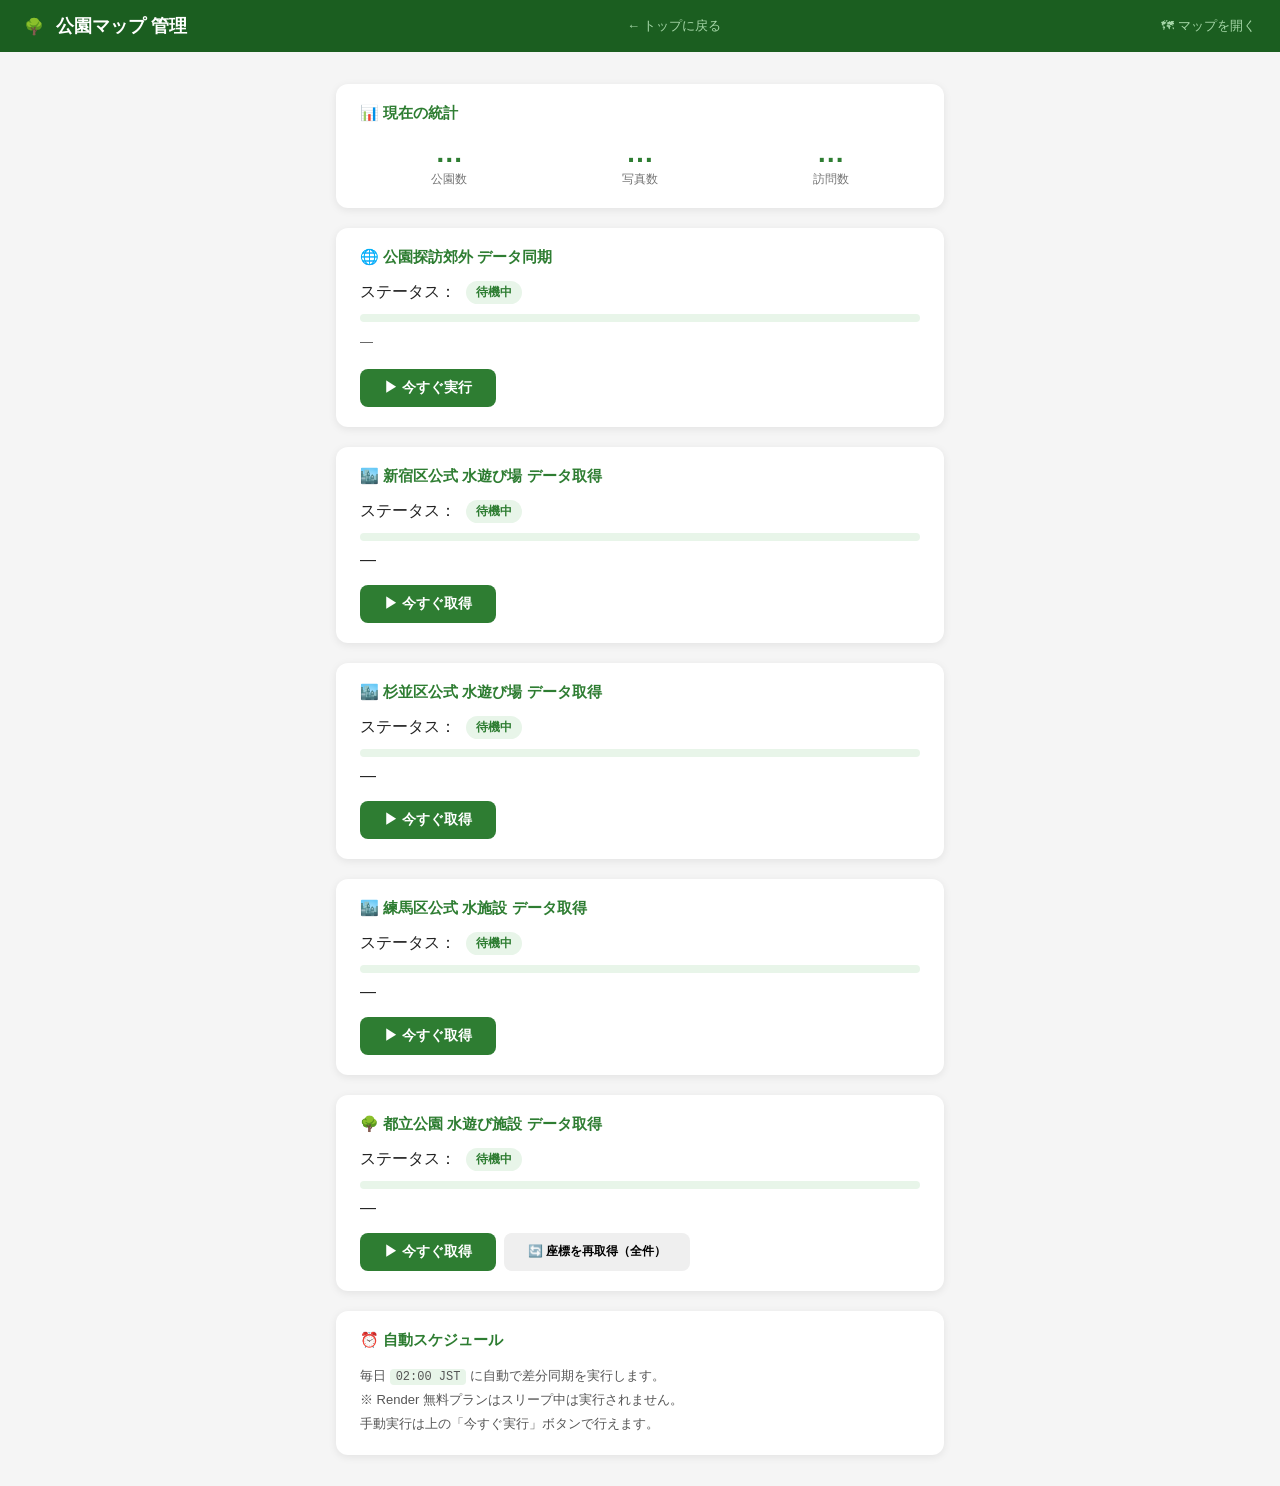
==== static/admin.html @ ddbd5df6 "fix(toritsu): 座標誤り修正 - アドレス前処理とforce再ジオコードを追加 「練馬区・板橋区」などの複数区住所を最初の区のみに分割してジオコード。 force=trueで全件の座標を再" ====
<!DOCTYPE html>
<html lang="ja">
<head>
  <meta charset="UTF-8" />
  <meta name="viewport" content="width=device-width, initial-scale=1.0" />
  <title>公園マップ 管理</title>
  <style>
    *, *::before, *::after { box-sizing: border-box; margin: 0; padding: 0; }
    body { font-family: 'Hiragino Sans', 'Meiryo', sans-serif; background: #F5F5F5; color: #212121; }
    header {
      background: #1B5E20; color: #fff;
      padding: 14px 24px;
      display: flex; align-items: center; gap: 12px;
    }
    header h1 { font-size: 18px; }
    header a { color: #A5D6A7; font-size: 13px; margin-left: auto; text-decoration: none; }
    header a:hover { text-decoration: underline; }

    .container { max-width: 640px; margin: 32px auto; padding: 0 16px; display: flex; flex-direction: column; gap: 20px; }

    .card {
      background: #fff; border-radius: 12px;
      padding: 20px 24px;
      box-shadow: 0 2px 8px rgba(0,0,0,0.08);
    }
    .card h2 { font-size: 15px; font-weight: 700; margin-bottom: 14px; color: #2E7D32; }

    .stats-grid { display: grid; grid-template-columns: repeat(3,1fr); gap: 12px; }
    .stat { text-align: center; }
    .stat-num { font-size: 28px; font-weight: 700; color: #2E7D32; }
    .stat-label { font-size: 12px; color: #757575; margin-top: 2px; }

    .status-row { display: flex; align-items: center; gap: 10px; margin-bottom: 10px; }
    .badge {
      display: inline-block; padding: 3px 10px; border-radius: 20px; font-size: 12px; font-weight: 700;
    }
    .badge.idle    { background: #E8F5E9; color: #2E7D32; }
    .badge.running { background: #FFF8E1; color: #F57F17; }

    .progress-wrap { background: #E8F5E9; border-radius: 4px; height: 8px; overflow: hidden; margin: 10px 0; }
    .progress-fill {
      height: 100%; background: #4CAF50; border-radius: 4px;
      transition: width 0.5s ease; width: 0%;
    }
    .progress-wrap.indeterminate .progress-fill {
      width: 40% !important;
      animation: slide 1.4s ease-in-out infinite;
    }
    @keyframes slide { 0% { margin-left:-40%; } 100% { margin-left:110%; } }

    #status-detail { font-size: 13px; color: #555; line-height: 1.6; min-height: 20px; }

    .btn {
      display: inline-block; padding: 10px 24px; border-radius: 8px; border: none;
      font-size: 14px; font-weight: 700; cursor: pointer;
      transition: opacity 0.15s;
    }
    .btn:disabled { opacity: 0.5; cursor: not-allowed; }
    .btn-primary { background: #2E7D32; color: #fff; }
    .btn-primary:hover:not(:disabled) { opacity: 0.85; }

    .schedule-info { font-size: 13px; color: #555; line-height: 1.8; }
    .schedule-info code { background: #E8F5E9; padding: 1px 6px; border-radius: 4px; font-size: 12px; }
  </style>
</head>
<body>
<header>
  <span>🌳</span>
  <h1>公園マップ 管理</h1>
  <a href="/">← トップに戻る</a>
  <a href="/map.html">🗺 マップを開く</a>
</header>

<div class="container">

  <!-- 統計 -->
  <div class="card">
    <h2>📊 現在の統計</h2>
    <div class="stats-grid">
      <div class="stat"><div class="stat-num" id="s-parks">…</div><div class="stat-label">公園数</div></div>
      <div class="stat"><div class="stat-num" id="s-photos">…</div><div class="stat-label">写真数</div></div>
      <div class="stat"><div class="stat-num" id="s-visits">…</div><div class="stat-label">訪問数</div></div>
    </div>
  </div>

  <!-- 同期 -->
  <div class="card">
    <h2>🌐 公園探訪郊外 データ同期</h2>

    <div class="status-row">
      <span>ステータス：</span>
      <span id="sync-badge" class="badge idle">待機中</span>
    </div>

    <div class="progress-wrap" id="progress-wrap">
      <div class="progress-fill" id="progress-fill"></div>
    </div>
    <div id="status-detail">—</div>

    <div style="margin-top:16px;">
      <button id="run-btn" class="btn btn-primary">▶ 今すぐ実行</button>
    </div>
  </div>

  <!-- 新宿区公式 同期 -->
  <div class="card">
    <h2>🏙️ 新宿区公式 水遊び場 データ取得</h2>

    <div class="status-row">
      <span>ステータス：</span>
      <span id="sj-badge" class="badge idle">待機中</span>
    </div>

    <div class="progress-wrap" id="sj-progress-wrap">
      <div class="progress-fill" id="sj-progress-fill"></div>
    </div>
    <div id="sj-status-detail">—</div>

    <div style="margin-top:16px;">
      <button id="sj-run-btn" class="btn btn-primary">▶ 今すぐ取得</button>
    </div>
  </div>

  <!-- 杉並区公式 同期 -->
  <div class="card">
    <h2>🏙️ 杉並区公式 水遊び場 データ取得</h2>

    <div class="status-row">
      <span>ステータス：</span>
      <span id="sg-badge" class="badge idle">待機中</span>
    </div>

    <div class="progress-wrap" id="sg-progress-wrap">
      <div class="progress-fill" id="sg-progress-fill"></div>
    </div>
    <div id="sg-status-detail">—</div>

    <div style="margin-top:16px;">
      <button id="sg-run-btn" class="btn btn-primary">▶ 今すぐ取得</button>
    </div>
  </div>

  <!-- 練馬区公式 同期 -->
  <div class="card">
    <h2>🏙️ 練馬区公式 水施設 データ取得</h2>

    <div class="status-row">
      <span>ステータス：</span>
      <span id="nm-badge" class="badge idle">待機中</span>
    </div>

    <div class="progress-wrap" id="nm-progress-wrap">
      <div class="progress-fill" id="nm-progress-fill"></div>
    </div>
    <div id="nm-status-detail">—</div>

    <div style="margin-top:16px;">
      <button id="nm-run-btn" class="btn btn-primary">▶ 今すぐ取得</button>
    </div>
  </div>

  <!-- 都立公園 同期 -->
  <div class="card">
    <h2>🌳 都立公園 水遊び施設 データ取得</h2>

    <div class="status-row">
      <span>ステータス：</span>
      <span id="tt-badge" class="badge idle">待機中</span>
    </div>

    <div class="progress-wrap" id="tt-progress-wrap">
      <div class="progress-fill" id="tt-progress-fill"></div>
    </div>
    <div id="tt-status-detail">—</div>

    <div style="margin-top:16px; display:flex; gap:8px; flex-wrap:wrap;">
      <button id="tt-run-btn" class="btn btn-primary">▶ 今すぐ取得</button>
      <button id="tt-force-btn" class="btn btn-secondary" style="font-size:12px;">🔄 座標を再取得（全件）</button>
    </div>
  </div>

  <!-- スケジュール情報 -->
  <div class="card">
    <h2>⏰ 自動スケジュール</h2>
    <div class="schedule-info">
      毎日 <code>02:00 JST</code> に自動で差分同期を実行します。<br>
      ※ Render 無料プランはスリープ中は実行されません。<br>
      手動実行は上の「今すぐ実行」ボタンで行えます。
    </div>
  </div>

</div>

<script>
let pollTimer = null;
let startTime = 0;

async function loadStats() {
  try {
    const d = await fetch('/api/stats').then(r => r.json());
    document.getElementById('s-parks').textContent  = (d.parks  || 0).toLocaleString();
    document.getElementById('s-photos').textContent = (d.photos || 0).toLocaleString();
    document.getElementById('s-visits').textContent = (d.visits || 0).toLocaleString();
  } catch (e) {}
}

function setIdle(msg = '—') {
  document.getElementById('sync-badge').className = 'badge idle';
  document.getElementById('sync-badge').textContent = '待機中';
  document.getElementById('progress-wrap').classList.remove('indeterminate');
  document.getElementById('progress-fill').style.width = '0%';
  document.getElementById('status-detail').textContent = msg;
  document.getElementById('run-btn').disabled = false;
}

function setRunning() {
  document.getElementById('sync-badge').className = 'badge running';
  document.getElementById('sync-badge').textContent = '実行中';
  document.getElementById('run-btn').disabled = true;
}

async function pollStatus() {
  try {
    const s = await fetch('/api/sync/koentanbo/status').then(r => r.json());
    const wrap = document.getElementById('progress-wrap');
    const fill = document.getElementById('progress-fill');
    const detail = document.getElementById('status-detail');

    if (s.running || s.done > 0) {
      setRunning();
      const pct = s.total > 0 ? Math.round(s.done / s.total * 100) : 0;

      if (s.total === 0) {
        wrap.classList.add('indeterminate');
        detail.textContent = '初期化中…';
      } else {
        wrap.classList.remove('indeterminate');
        fill.style.width = pct + '%';
        let eta = '';
        if (s.done > 10) {
          const elapsed = (Date.now() - startTime) / 1000;
          const rate = s.done / elapsed;
          const sec = Math.round((s.total - s.done) / rate);
          eta = sec > 60 ? `　残り約${Math.round(sec/60)}分` : `　残り約${sec}秒`;
        }
        detail.textContent =
          `${s.done.toLocaleString()} / ${s.total.toLocaleString()} 件処理` +
          `　登録/更新: ${s.inserted}件` +
          (s.skipped > 0 ? `　スキップ: ${s.skipped.toLocaleString()}件` : '') +
          eta;
      }
    }

    if (!s.running && s.done > 0) {
      clearInterval(pollTimer);
      pollTimer = null;
      setIdle(`完了: ${s.inserted}件 登録/更新、${s.skipped.toLocaleString()}件 スキップ`);
      loadStats();
    } else if (!s.running && s.done === 0) {
      setIdle();
    }
  } catch (e) {}
}

document.getElementById('run-btn').addEventListener('click', async () => {
  if (!confirm('公園探訪郊外からデータを取得します。\n初回は2〜3分、2回目以降は差分のみです。よろしいですか？')) return;
  startTime = Date.now();
  setRunning();
  document.getElementById('progress-wrap').classList.add('indeterminate');
  document.getElementById('status-detail').textContent = '開始しています…';
  try { await fetch('/api/sync/koentanbo', { method: 'POST' }); } catch (e) {}
  clearInterval(pollTimer);
  pollTimer = setInterval(pollStatus, 2000);
});

// 起動時にすでに実行中なら即ポーリング
(async () => {
  await loadStats();
  const s = await fetch('/api/sync/koentanbo/status').then(r => r.json()).catch(() => ({}));
  if (s.running) {
    startTime = Date.now();
    setRunning();
    pollTimer = setInterval(pollStatus, 2000);
  }
})();

// ── 新宿区 ────────────────────────────────────────────────────────────────────
let sjPollTimer = null;
let sjStartTime = 0;

function sjSetIdle(msg = '—') {
  document.getElementById('sj-badge').className = 'badge idle';
  document.getElementById('sj-badge').textContent = '待機中';
  document.getElementById('sj-progress-wrap').classList.remove('indeterminate');
  document.getElementById('sj-progress-fill').style.width = '0%';
  document.getElementById('sj-status-detail').textContent = msg;
  document.getElementById('sj-run-btn').disabled = false;
}

function sjSetRunning() {
  document.getElementById('sj-badge').className = 'badge running';
  document.getElementById('sj-badge').textContent = '実行中';
  document.getElementById('sj-run-btn').disabled = true;
}

async function sjPollStatus() {
  try {
    const s = await fetch('/api/sync/shinjuku/status').then(r => r.json());
    const wrap   = document.getElementById('sj-progress-wrap');
    const fill   = document.getElementById('sj-progress-fill');
    const detail = document.getElementById('sj-status-detail');

    if (s.running || s.done > 0) {
      sjSetRunning();
      if (s.total === 0) {
        wrap.classList.add('indeterminate');
        detail.textContent = '初期化中…';
      } else {
        wrap.classList.remove('indeterminate');
        fill.style.width = Math.round(s.done / s.total * 100) + '%';
        detail.textContent = `${s.done} / ${s.total} 件処理　登録: ${s.inserted}件`;
      }
    }

    if (!s.running && s.done > 0) {
      clearInterval(sjPollTimer);
      sjPollTimer = null;
      sjSetIdle(`完了: ${s.inserted}件 登録 / ${s.deleted || 0}件 削除`);
      loadStats();
    } else if (!s.running && s.done === 0) {
      sjSetIdle();
    }
  } catch (e) {}
}

document.getElementById('sj-run-btn').addEventListener('click', async () => {
  if (!confirm('新宿区公式サイトから水遊び場データを取得します（約25件、30秒程度）。よろしいですか？')) return;
  sjStartTime = Date.now();
  sjSetRunning();
  document.getElementById('sj-progress-wrap').classList.add('indeterminate');
  document.getElementById('sj-status-detail').textContent = '開始しています…';
  try { await fetch('/api/sync/shinjuku', { method: 'POST' }); } catch (e) {}
  clearInterval(sjPollTimer);
  sjPollTimer = setInterval(sjPollStatus, 2000);
});

(async () => {
  const s = await fetch('/api/sync/shinjuku/status').then(r => r.json()).catch(() => ({}));
  if (s.running) {
    sjStartTime = Date.now();
    sjSetRunning();
    sjPollTimer = setInterval(sjPollStatus, 2000);
  }
})();

// ── 杉並区 ────────────────────────────────────────────────────────────────────
let sgPollTimer = null;

function sgSetIdle(msg = '—') {
  document.getElementById('sg-badge').className = 'badge idle';
  document.getElementById('sg-badge').textContent = '待機中';
  document.getElementById('sg-progress-wrap').classList.remove('indeterminate');
  document.getElementById('sg-progress-fill').style.width = '0%';
  document.getElementById('sg-status-detail').textContent = msg;
  document.getElementById('sg-run-btn').disabled = false;
}

function sgSetRunning() {
  document.getElementById('sg-badge').className = 'badge running';
  document.getElementById('sg-badge').textContent = '実行中';
  document.getElementById('sg-run-btn').disabled = true;
}

async function sgPollStatus() {
  try {
    const s = await fetch('/api/sync/suginami/status').then(r => r.json());
    const wrap   = document.getElementById('sg-progress-wrap');
    const fill   = document.getElementById('sg-progress-fill');
    const detail = document.getElementById('sg-status-detail');

    if (s.running || s.done > 0) {
      sgSetRunning();
      if (s.total === 0) {
        wrap.classList.add('indeterminate');
        detail.textContent = '初期化中…';
      } else {
        wrap.classList.remove('indeterminate');
        fill.style.width = Math.round(s.done / s.total * 100) + '%';
        detail.textContent = `${s.done} / ${s.total} 件処理　登録: ${s.inserted}件`;
      }
    }

    if (!s.running && s.done > 0) {
      clearInterval(sgPollTimer);
      sgPollTimer = null;
      sgSetIdle(`完了: ${s.inserted}件 登録 / ${s.deleted || 0}件 削除`);
      loadStats();
    } else if (!s.running && s.done === 0) {
      sgSetIdle();
    }
  } catch (e) {}
}

document.getElementById('sg-run-btn').addEventListener('click', async () => {
  if (!confirm('杉並区公式サイトから流れのある公園データを取得します（約36件、1分程度）。よろしいですか？')) return;
  sgSetRunning();
  document.getElementById('sg-progress-wrap').classList.add('indeterminate');
  document.getElementById('sg-status-detail').textContent = '開始しています…';
  try { await fetch('/api/sync/suginami', { method: 'POST' }); } catch (e) {}
  clearInterval(sgPollTimer);
  sgPollTimer = setInterval(sgPollStatus, 2000);
});

(async () => {
  const s = await fetch('/api/sync/suginami/status').then(r => r.json()).catch(() => ({}));
  if (s.running) {
    sgSetRunning();
    sgPollTimer = setInterval(sgPollStatus, 2000);
  }
})();

// ── 練馬区 ────────────────────────────────────────────────────────────────────
let nmPollTimer = null;

function nmSetIdle(msg = '—') {
  document.getElementById('nm-badge').className = 'badge idle';
  document.getElementById('nm-badge').textContent = '待機中';
  document.getElementById('nm-progress-wrap').classList.remove('indeterminate');
  document.getElementById('nm-progress-fill').style.width = '0%';
  document.getElementById('nm-status-detail').textContent = msg;
  document.getElementById('nm-run-btn').disabled = false;
}

function nmSetRunning() {
  document.getElementById('nm-badge').className = 'badge running';
  document.getElementById('nm-badge').textContent = '実行中';
  document.getElementById('nm-run-btn').disabled = true;
}

async function nmPollStatus() {
  try {
    const s = await fetch('/api/sync/nerima/status').then(r => r.json());
    const wrap   = document.getElementById('nm-progress-wrap');
    const fill   = document.getElementById('nm-progress-fill');
    const detail = document.getElementById('nm-status-detail');

    if (s.running || s.done > 0) {
      nmSetRunning();
      if (s.total === 0) {
        wrap.classList.add('indeterminate');
        detail.textContent = '初期化中…';
      } else {
        wrap.classList.remove('indeterminate');
        fill.style.width = Math.round(s.done / s.total * 100) + '%';
        detail.textContent = `${s.done} / ${s.total} 件処理　登録: ${s.inserted}件`;
      }
    }

    if (!s.running && s.done > 0) {
      clearInterval(nmPollTimer);
      nmPollTimer = null;
      nmSetIdle(`完了: ${s.inserted}件 登録 / ${s.deleted || 0}件 削除`);
      loadStats();
    } else if (!s.running && s.done === 0) {
      nmSetIdle();
    }
  } catch (e) {}
}

document.getElementById('nm-run-btn').addEventListener('click', async () => {
  if (!confirm('練馬区公式サイトから水施設データを取得します。よろしいですか？')) return;
  nmSetRunning();
  document.getElementById('nm-progress-wrap').classList.add('indeterminate');
  document.getElementById('nm-status-detail').textContent = '開始しています…';
  try { await fetch('/api/sync/nerima', { method: 'POST' }); } catch (e) {}
  clearInterval(nmPollTimer);
  nmPollTimer = setInterval(nmPollStatus, 2000);
});

(async () => {
  const s = await fetch('/api/sync/nerima/status').then(r => r.json()).catch(() => ({}));
  if (s.running) {
    nmSetRunning();
    nmPollTimer = setInterval(nmPollStatus, 2000);
  }
})();

// ── 都立公園 ──────────────────────────────────────────────────────────────────
let ttPollTimer = null;

function ttSetIdle(msg = '—') {
  document.getElementById('tt-badge').className = 'badge idle';
  document.getElementById('tt-badge').textContent = '待機中';
  document.getElementById('tt-progress-wrap').classList.remove('indeterminate');
  document.getElementById('tt-progress-fill').style.width = '0%';
  document.getElementById('tt-status-detail').textContent = msg;
  document.getElementById('tt-run-btn').disabled = false;
}

function ttSetRunning() {
  document.getElementById('tt-badge').className = 'badge running';
  document.getElementById('tt-badge').textContent = '実行中';
  document.getElementById('tt-run-btn').disabled = true;
}

async function ttPollStatus() {
  try {
    const s = await fetch('/api/sync/toritsu/status').then(r => r.json());
    const wrap   = document.getElementById('tt-progress-wrap');
    const fill   = document.getElementById('tt-progress-fill');
    const detail = document.getElementById('tt-status-detail');
    if (s.running) {
      ttSetRunning();
      if (s.total > 0) {
        wrap.classList.remove('indeterminate');
        fill.style.width = Math.round(s.done / s.total * 100) + '%';
        detail.textContent = `${s.done} / ${s.total} 件処理中（登録: ${s.inserted}）`;
      }
    } else {
      clearInterval(ttPollTimer);
      ttSetIdle(`完了 — 登録: ${s.inserted}, 削除: ${s.deleted}`);
      loadStats();
    }
  } catch (e) { clearInterval(ttPollTimer); }
}

document.getElementById('tt-run-btn').addEventListener('click', async () => {
  if (!confirm('都立公園公式サイトから水遊び施設データを取得します。よろしいですか？')) return;
  ttSetRunning();
  document.getElementById('tt-progress-wrap').classList.add('indeterminate');
  document.getElementById('tt-status-detail').textContent = '開始しています…';
  try { await fetch('/api/sync/toritsu', { method: 'POST' }); } catch (e) {}
  clearInterval(ttPollTimer);
  ttPollTimer = setInterval(ttPollStatus, 2000);
});

document.getElementById('tt-force-btn').addEventListener('click', async () => {
  if (!confirm('全22件の座標を再ジオコードして更新します。時間がかかります。よろしいですか？')) return;
  ttSetRunning();
  document.getElementById('tt-progress-wrap').classList.add('indeterminate');
  document.getElementById('tt-status-detail').textContent = '座標再取得中…';
  try { await fetch('/api/sync/toritsu?force=true', { method: 'POST' }); } catch (e) {}
  clearInterval(ttPollTimer);
  ttPollTimer = setInterval(ttPollStatus, 2000);
});

(async () => {
  const s = await fetch('/api/sync/toritsu/status').then(r => r.json()).catch(() => ({}));
  if (s.running) {
    ttSetRunning();
    ttPollTimer = setInterval(ttPollStatus, 2000);
  }
})();
</script>
</body>
</html>
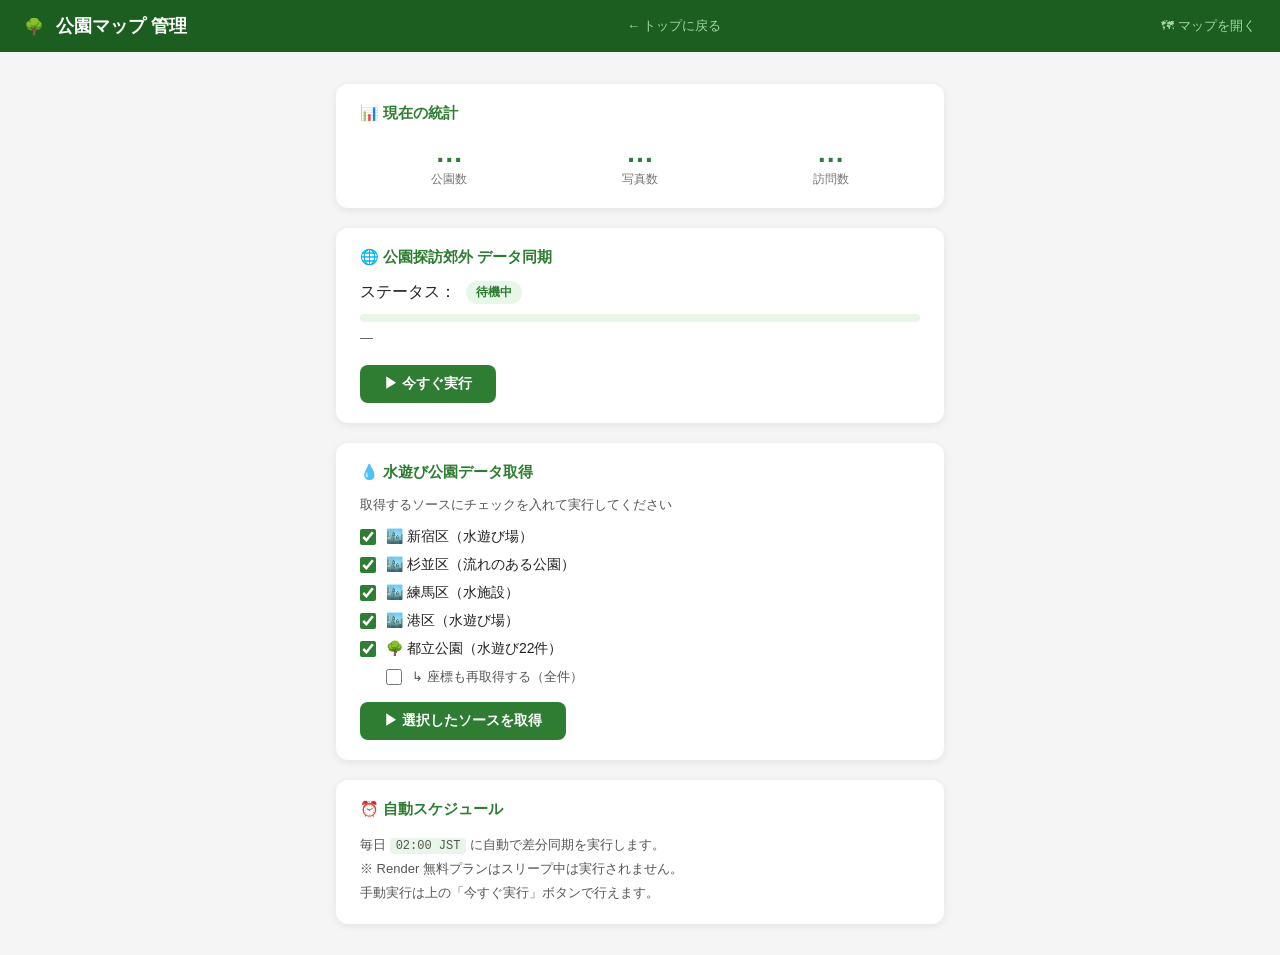
==== commit 69ed944b: "港区水遊び場を追加・管理画面をチェックボックスUIに統合 - app.py: fetch_minato_parks() + /api/sync/minato エンドポイント追加 - app.js: m" ====
--- a/static/admin.html
+++ b/static/admin.html
@@ -36,8 +36,9 @@
     }
     .badge.idle    { background: #E8F5E9; color: #2E7D32; }
     .badge.running { background: #FFF8E1; color: #F57F17; }
-
-    .progress-wrap { background: #E8F5E9; border-radius: 4px; height: 8px; overflow: hidden; margin: 10px 0; }
+    .badge.done    { background: #E3F2FD; color: #1565C0; }
+
+    .progress-wrap { background: #E8F5E9; border-radius: 4px; height: 8px; overflow: hidden; margin: 6px 0; }
     .progress-fill {
       height: 100%; background: #4CAF50; border-radius: 4px;
       transition: width 0.5s ease; width: 0%;
@@ -47,8 +48,6 @@
       animation: slide 1.4s ease-in-out infinite;
     }
     @keyframes slide { 0% { margin-left:-40%; } 100% { margin-left:110%; } }
-
-    #status-detail { font-size: 13px; color: #555; line-height: 1.6; min-height: 20px; }
 
     .btn {
       display: inline-block; padding: 10px 24px; border-radius: 8px; border: none;
@@ -58,6 +57,26 @@
     .btn:disabled { opacity: 0.5; cursor: not-allowed; }
     .btn-primary { background: #2E7D32; color: #fff; }
     .btn-primary:hover:not(:disabled) { opacity: 0.85; }
+
+    .hint-text { font-size: 13px; color: #555; margin-bottom: 14px; }
+
+    /* チェックボックスリスト */
+    .src-list { display: flex; flex-direction: column; gap: 10px; margin-bottom: 16px; }
+    .src-item {
+      display: flex; align-items: center; gap: 10px;
+      font-size: 14px; cursor: pointer; user-select: none;
+    }
+    .src-item input[type="checkbox"] { width: 16px; height: 16px; cursor: pointer; accent-color: #2E7D32; }
+    .src-item.sub-opt { margin-left: 26px; font-size: 13px; color: #555; }
+
+    /* 進捗エリア */
+    .prog-area { margin-top: 20px; border-top: 1px solid #E8F5E9; padding-top: 16px; display: flex; flex-direction: column; gap: 14px; }
+    .src-prog-row { }
+    .src-prog-label { font-size: 13px; font-weight: 600; margin-bottom: 4px; display: flex; align-items: center; gap: 8px; }
+    .src-prog-detail { font-size: 12px; color: #555; min-height: 16px; }
+
+    /* 公園探訪郊外 */
+    #status-detail { font-size: 13px; color: #555; line-height: 1.6; min-height: 20px; }
 
     .schedule-info { font-size: 13px; color: #555; line-height: 1.8; }
     .schedule-info code { background: #E8F5E9; padding: 1px 6px; border-radius: 4px; font-size: 12px; }
@@ -83,99 +102,89 @@
     </div>
   </div>
 
-  <!-- 同期 -->
+  <!-- 公園探訪郊外 -->
   <div class="card">
     <h2>🌐 公園探訪郊外 データ同期</h2>
-
     <div class="status-row">
       <span>ステータス：</span>
       <span id="sync-badge" class="badge idle">待機中</span>
     </div>
-
     <div class="progress-wrap" id="progress-wrap">
       <div class="progress-fill" id="progress-fill"></div>
     </div>
     <div id="status-detail">—</div>
-
     <div style="margin-top:16px;">
       <button id="run-btn" class="btn btn-primary">▶ 今すぐ実行</button>
     </div>
   </div>
 
-  <!-- 新宿区公式 同期 -->
+  <!-- 水遊び公園（統合） -->
   <div class="card">
-    <h2>🏙️ 新宿区公式 水遊び場 データ取得</h2>
-
-    <div class="status-row">
-      <span>ステータス：</span>
-      <span id="sj-badge" class="badge idle">待機中</span>
-    </div>
-
-    <div class="progress-wrap" id="sj-progress-wrap">
-      <div class="progress-fill" id="sj-progress-fill"></div>
-    </div>
-    <div id="sj-status-detail">—</div>
-
-    <div style="margin-top:16px;">
-      <button id="sj-run-btn" class="btn btn-primary">▶ 今すぐ取得</button>
-    </div>
-  </div>
-
-  <!-- 杉並区公式 同期 -->
-  <div class="card">
-    <h2>🏙️ 杉並区公式 水遊び場 データ取得</h2>
-
-    <div class="status-row">
-      <span>ステータス：</span>
-      <span id="sg-badge" class="badge idle">待機中</span>
-    </div>
-
-    <div class="progress-wrap" id="sg-progress-wrap">
-      <div class="progress-fill" id="sg-progress-fill"></div>
-    </div>
-    <div id="sg-status-detail">—</div>
-
-    <div style="margin-top:16px;">
-      <button id="sg-run-btn" class="btn btn-primary">▶ 今すぐ取得</button>
-    </div>
-  </div>
-
-  <!-- 練馬区公式 同期 -->
-  <div class="card">
-    <h2>🏙️ 練馬区公式 水施設 データ取得</h2>
-
-    <div class="status-row">
-      <span>ステータス：</span>
-      <span id="nm-badge" class="badge idle">待機中</span>
-    </div>
-
-    <div class="progress-wrap" id="nm-progress-wrap">
-      <div class="progress-fill" id="nm-progress-fill"></div>
-    </div>
-    <div id="nm-status-detail">—</div>
-
-    <div style="margin-top:16px;">
-      <button id="nm-run-btn" class="btn btn-primary">▶ 今すぐ取得</button>
-    </div>
-  </div>
-
-  <!-- 都立公園 同期 -->
-  <div class="card">
-    <h2>🌳 都立公園 水遊び施設 データ取得</h2>
-
-    <div class="status-row">
-      <span>ステータス：</span>
-      <span id="tt-badge" class="badge idle">待機中</span>
-    </div>
-
-    <div class="progress-wrap" id="tt-progress-wrap">
-      <div class="progress-fill" id="tt-progress-fill"></div>
-    </div>
-    <div id="tt-status-detail">—</div>
-
-    <div style="margin-top:16px; display:flex; gap:8px; flex-wrap:wrap;">
-      <button id="tt-run-btn" class="btn btn-primary">▶ 今すぐ取得</button>
-      <button id="tt-force-btn" class="btn btn-secondary" style="font-size:12px;">🔄 座標を再取得（全件）</button>
+    <h2>💧 水遊び公園データ取得</h2>
+    <p class="hint-text">取得するソースにチェックを入れて実行してください</p>
+
+    <div class="src-list">
+      <label class="src-item">
+        <input type="checkbox" class="water-src" value="shinjuku" checked>
+        <span>🏙️ 新宿区（水遊び場）</span>
+      </label>
+      <label class="src-item">
+        <input type="checkbox" class="water-src" value="suginami" checked>
+        <span>🏙️ 杉並区（流れのある公園）</span>
+      </label>
+      <label class="src-item">
+        <input type="checkbox" class="water-src" value="nerima" checked>
+        <span>🏙️ 練馬区（水施設）</span>
+      </label>
+      <label class="src-item">
+        <input type="checkbox" class="water-src" value="minato" checked>
+        <span>🏙️ 港区（水遊び場）</span>
+      </label>
+      <label class="src-item">
+        <input type="checkbox" class="water-src" value="toritsu" checked>
+        <span>🌳 都立公園（水遊び22件）</span>
+      </label>
+      <label class="src-item sub-opt" id="toritsu-force-wrap">
+        <input type="checkbox" id="toritsu-force-chk">
+        <span>↳ 座標も再取得する（全件）</span>
+      </label>
+    </div>
+
+    <button id="water-run-btn" class="btn btn-primary">▶ 選択したソースを取得</button>
+
+    <!-- 進捗エリア（実行後に表示） -->
+    <div class="prog-area" id="water-prog-area" style="display:none">
+
+      <div class="src-prog-row" id="wpr-shinjuku" style="display:none">
+        <div class="src-prog-label">🏙️ 新宿区 <span class="badge idle" id="wbg-shinjuku">待機中</span></div>
+        <div class="progress-wrap" id="wpw-shinjuku"><div class="progress-fill" id="wpf-shinjuku"></div></div>
+        <div class="src-prog-detail" id="wpd-shinjuku">—</div>
+      </div>
+
+      <div class="src-prog-row" id="wpr-suginami" style="display:none">
+        <div class="src-prog-label">🏙️ 杉並区 <span class="badge idle" id="wbg-suginami">待機中</span></div>
+        <div class="progress-wrap" id="wpw-suginami"><div class="progress-fill" id="wpf-suginami"></div></div>
+        <div class="src-prog-detail" id="wpd-suginami">—</div>
+      </div>
+
+      <div class="src-prog-row" id="wpr-nerima" style="display:none">
+        <div class="src-prog-label">🏙️ 練馬区 <span class="badge idle" id="wbg-nerima">待機中</span></div>
+        <div class="progress-wrap" id="wpw-nerima"><div class="progress-fill" id="wpf-nerima"></div></div>
+        <div class="src-prog-detail" id="wpd-nerima">—</div>
+      </div>
+
+      <div class="src-prog-row" id="wpr-minato" style="display:none">
+        <div class="src-prog-label">🏙️ 港区 <span class="badge idle" id="wbg-minato">待機中</span></div>
+        <div class="progress-wrap" id="wpw-minato"><div class="progress-fill" id="wpf-minato"></div></div>
+        <div class="src-prog-detail" id="wpd-minato">—</div>
+      </div>
+
+      <div class="src-prog-row" id="wpr-toritsu" style="display:none">
+        <div class="src-prog-label">🌳 都立公園 <span class="badge idle" id="wbg-toritsu">待機中</span></div>
+        <div class="progress-wrap" id="wpw-toritsu"><div class="progress-fill" id="wpf-toritsu"></div></div>
+        <div class="src-prog-detail" id="wpd-toritsu">—</div>
+      </div>
+
     </div>
   </div>
 
@@ -192,9 +201,7 @@
 </div>
 
 <script>
-let pollTimer = null;
-let startTime = 0;
-
+// ── 統計 ────────────────────────────────────────────────────────────────────
 async function loadStats() {
   try {
     const d = await fetch('/api/stats').then(r => r.json());
@@ -204,6 +211,10 @@
   } catch (e) {}
 }
 
+// ── 公園探訪郊外 ─────────────────────────────────────────────────────────────
+let pollTimer = null;
+let startTime = 0;
+
 function setIdle(msg = '—') {
   document.getElementById('sync-badge').className = 'badge idle';
   document.getElementById('sync-badge').textContent = '待機中';
@@ -228,14 +239,12 @@
 
     if (s.running || s.done > 0) {
       setRunning();
-      const pct = s.total > 0 ? Math.round(s.done / s.total * 100) : 0;
-
       if (s.total === 0) {
         wrap.classList.add('indeterminate');
         detail.textContent = '初期化中…';
       } else {
         wrap.classList.remove('indeterminate');
-        fill.style.width = pct + '%';
+        fill.style.width = Math.round(s.done / s.total * 100) + '%';
         let eta = '';
         if (s.done > 10) {
           const elapsed = (Date.now() - startTime) / 1000;
@@ -246,14 +255,12 @@
         detail.textContent =
           `${s.done.toLocaleString()} / ${s.total.toLocaleString()} 件処理` +
           `　登録/更新: ${s.inserted}件` +
-          (s.skipped > 0 ? `　スキップ: ${s.skipped.toLocaleString()}件` : '') +
-          eta;
+          (s.skipped > 0 ? `　スキップ: ${s.skipped.toLocaleString()}件` : '') + eta;
       }
     }
 
     if (!s.running && s.done > 0) {
-      clearInterval(pollTimer);
-      pollTimer = null;
+      clearInterval(pollTimer); pollTimer = null;
       setIdle(`完了: ${s.inserted}件 登録/更新、${s.skipped.toLocaleString()}件 スキップ`);
       loadStats();
     } else if (!s.running && s.done === 0) {
@@ -273,282 +280,112 @@
   pollTimer = setInterval(pollStatus, 2000);
 });
 
-// 起動時にすでに実行中なら即ポーリング
 (async () => {
   await loadStats();
   const s = await fetch('/api/sync/koentanbo/status').then(r => r.json()).catch(() => ({}));
-  if (s.running) {
-    startTime = Date.now();
-    setRunning();
-    pollTimer = setInterval(pollStatus, 2000);
-  }
+  if (s.running) { startTime = Date.now(); setRunning(); pollTimer = setInterval(pollStatus, 2000); }
 })();
 
-// ── 新宿区 ────────────────────────────────────────────────────────────────────
-let sjPollTimer = null;
-let sjStartTime = 0;
-
-function sjSetIdle(msg = '—') {
-  document.getElementById('sj-badge').className = 'badge idle';
-  document.getElementById('sj-badge').textContent = '待機中';
-  document.getElementById('sj-progress-wrap').classList.remove('indeterminate');
-  document.getElementById('sj-progress-fill').style.width = '0%';
-  document.getElementById('sj-status-detail').textContent = msg;
-  document.getElementById('sj-run-btn').disabled = false;
-}
-
-function sjSetRunning() {
-  document.getElementById('sj-badge').className = 'badge running';
-  document.getElementById('sj-badge').textContent = '実行中';
-  document.getElementById('sj-run-btn').disabled = true;
-}
-
-async function sjPollStatus() {
+// ── 水遊び公園 統合UI ─────────────────────────────────────────────────────────
+const WATER_SOURCES = {
+  shinjuku: { label: '新宿区', api: '/api/sync/shinjuku', status: '/api/sync/shinjuku/status' },
+  suginami: { label: '杉並区', api: '/api/sync/suginami', status: '/api/sync/suginami/status' },
+  nerima:   { label: '練馬区', api: '/api/sync/nerima',   status: '/api/sync/nerima/status'   },
+  minato:   { label: '港区',   api: '/api/sync/minato',   status: '/api/sync/minato/status'   },
+  toritsu:  { label: '都立公園', api: '/api/sync/toritsu', status: '/api/sync/toritsu/status' },
+};
+
+const waterPollers = {};
+
+function wSetBadge(src, cls, text) {
+  const el = document.getElementById(`wbg-${src}`);
+  el.className = `badge ${cls}`;
+  el.textContent = text;
+}
+
+function wSetProgress(src, done, total, inserted) {
+  const wrap = document.getElementById(`wpw-${src}`);
+  wrap.classList.remove('indeterminate');
+  document.getElementById(`wpf-${src}`).style.width = (total > 0 ? Math.round(done / total * 100) : 0) + '%';
+  document.getElementById(`wpd-${src}`).textContent = `${done} / ${total} 件処理　登録: ${inserted}件`;
+}
+
+async function pollWaterSource(src) {
+  const cfg = WATER_SOURCES[src];
   try {
-    const s = await fetch('/api/sync/shinjuku/status').then(r => r.json());
-    const wrap   = document.getElementById('sj-progress-wrap');
-    const fill   = document.getElementById('sj-progress-fill');
-    const detail = document.getElementById('sj-status-detail');
-
-    if (s.running || s.done > 0) {
-      sjSetRunning();
-      if (s.total === 0) {
-        wrap.classList.add('indeterminate');
-        detail.textContent = '初期化中…';
+    const s = await fetch(cfg.status).then(r => r.json());
+    if (s.running) {
+      wSetBadge(src, 'running', '実行中');
+      if (s.total > 0) {
+        wSetProgress(src, s.done, s.total, s.inserted);
       } else {
-        wrap.classList.remove('indeterminate');
-        fill.style.width = Math.round(s.done / s.total * 100) + '%';
-        detail.textContent = `${s.done} / ${s.total} 件処理　登録: ${s.inserted}件`;
-      }
-    }
-
-    if (!s.running && s.done > 0) {
-      clearInterval(sjPollTimer);
-      sjPollTimer = null;
-      sjSetIdle(`完了: ${s.inserted}件 登録 / ${s.deleted || 0}件 削除`);
-      loadStats();
-    } else if (!s.running && s.done === 0) {
-      sjSetIdle();
-    }
-  } catch (e) {}
-}
-
-document.getElementById('sj-run-btn').addEventListener('click', async () => {
-  if (!confirm('新宿区公式サイトから水遊び場データを取得します（約25件、30秒程度）。よろしいですか？')) return;
-  sjStartTime = Date.now();
-  sjSetRunning();
-  document.getElementById('sj-progress-wrap').classList.add('indeterminate');
-  document.getElementById('sj-status-detail').textContent = '開始しています…';
-  try { await fetch('/api/sync/shinjuku', { method: 'POST' }); } catch (e) {}
-  clearInterval(sjPollTimer);
-  sjPollTimer = setInterval(sjPollStatus, 2000);
-});
-
-(async () => {
-  const s = await fetch('/api/sync/shinjuku/status').then(r => r.json()).catch(() => ({}));
-  if (s.running) {
-    sjStartTime = Date.now();
-    sjSetRunning();
-    sjPollTimer = setInterval(sjPollStatus, 2000);
-  }
-})();
-
-// ── 杉並区 ────────────────────────────────────────────────────────────────────
-let sgPollTimer = null;
-
-function sgSetIdle(msg = '—') {
-  document.getElementById('sg-badge').className = 'badge idle';
-  document.getElementById('sg-badge').textContent = '待機中';
-  document.getElementById('sg-progress-wrap').classList.remove('indeterminate');
-  document.getElementById('sg-progress-fill').style.width = '0%';
-  document.getElementById('sg-status-detail').textContent = msg;
-  document.getElementById('sg-run-btn').disabled = false;
-}
-
-function sgSetRunning() {
-  document.getElementById('sg-badge').className = 'badge running';
-  document.getElementById('sg-badge').textContent = '実行中';
-  document.getElementById('sg-run-btn').disabled = true;
-}
-
-async function sgPollStatus() {
-  try {
-    const s = await fetch('/api/sync/suginami/status').then(r => r.json());
-    const wrap   = document.getElementById('sg-progress-wrap');
-    const fill   = document.getElementById('sg-progress-fill');
-    const detail = document.getElementById('sg-status-detail');
-
-    if (s.running || s.done > 0) {
-      sgSetRunning();
-      if (s.total === 0) {
-        wrap.classList.add('indeterminate');
-        detail.textContent = '初期化中…';
-      } else {
-        wrap.classList.remove('indeterminate');
-        fill.style.width = Math.round(s.done / s.total * 100) + '%';
-        detail.textContent = `${s.done} / ${s.total} 件処理　登録: ${s.inserted}件`;
-      }
-    }
-
-    if (!s.running && s.done > 0) {
-      clearInterval(sgPollTimer);
-      sgPollTimer = null;
-      sgSetIdle(`完了: ${s.inserted}件 登録 / ${s.deleted || 0}件 削除`);
-      loadStats();
-    } else if (!s.running && s.done === 0) {
-      sgSetIdle();
-    }
-  } catch (e) {}
-}
-
-document.getElementById('sg-run-btn').addEventListener('click', async () => {
-  if (!confirm('杉並区公式サイトから流れのある公園データを取得します（約36件、1分程度）。よろしいですか？')) return;
-  sgSetRunning();
-  document.getElementById('sg-progress-wrap').classList.add('indeterminate');
-  document.getElementById('sg-status-detail').textContent = '開始しています…';
-  try { await fetch('/api/sync/suginami', { method: 'POST' }); } catch (e) {}
-  clearInterval(sgPollTimer);
-  sgPollTimer = setInterval(sgPollStatus, 2000);
-});
-
-(async () => {
-  const s = await fetch('/api/sync/suginami/status').then(r => r.json()).catch(() => ({}));
-  if (s.running) {
-    sgSetRunning();
-    sgPollTimer = setInterval(sgPollStatus, 2000);
-  }
-})();
-
-// ── 練馬区 ────────────────────────────────────────────────────────────────────
-let nmPollTimer = null;
-
-function nmSetIdle(msg = '—') {
-  document.getElementById('nm-badge').className = 'badge idle';
-  document.getElementById('nm-badge').textContent = '待機中';
-  document.getElementById('nm-progress-wrap').classList.remove('indeterminate');
-  document.getElementById('nm-progress-fill').style.width = '0%';
-  document.getElementById('nm-status-detail').textContent = msg;
-  document.getElementById('nm-run-btn').disabled = false;
-}
-
-function nmSetRunning() {
-  document.getElementById('nm-badge').className = 'badge running';
-  document.getElementById('nm-badge').textContent = '実行中';
-  document.getElementById('nm-run-btn').disabled = true;
-}
-
-async function nmPollStatus() {
-  try {
-    const s = await fetch('/api/sync/nerima/status').then(r => r.json());
-    const wrap   = document.getElementById('nm-progress-wrap');
-    const fill   = document.getElementById('nm-progress-fill');
-    const detail = document.getElementById('nm-status-detail');
-
-    if (s.running || s.done > 0) {
-      nmSetRunning();
-      if (s.total === 0) {
-        wrap.classList.add('indeterminate');
-        detail.textContent = '初期化中…';
-      } else {
-        wrap.classList.remove('indeterminate');
-        fill.style.width = Math.round(s.done / s.total * 100) + '%';
-        detail.textContent = `${s.done} / ${s.total} 件処理　登録: ${s.inserted}件`;
-      }
-    }
-
-    if (!s.running && s.done > 0) {
-      clearInterval(nmPollTimer);
-      nmPollTimer = null;
-      nmSetIdle(`完了: ${s.inserted}件 登録 / ${s.deleted || 0}件 削除`);
-      loadStats();
-    } else if (!s.running && s.done === 0) {
-      nmSetIdle();
-    }
-  } catch (e) {}
-}
-
-document.getElementById('nm-run-btn').addEventListener('click', async () => {
-  if (!confirm('練馬区公式サイトから水施設データを取得します。よろしいですか？')) return;
-  nmSetRunning();
-  document.getElementById('nm-progress-wrap').classList.add('indeterminate');
-  document.getElementById('nm-status-detail').textContent = '開始しています…';
-  try { await fetch('/api/sync/nerima', { method: 'POST' }); } catch (e) {}
-  clearInterval(nmPollTimer);
-  nmPollTimer = setInterval(nmPollStatus, 2000);
-});
-
-(async () => {
-  const s = await fetch('/api/sync/nerima/status').then(r => r.json()).catch(() => ({}));
-  if (s.running) {
-    nmSetRunning();
-    nmPollTimer = setInterval(nmPollStatus, 2000);
-  }
-})();
-
-// ── 都立公園 ──────────────────────────────────────────────────────────────────
-let ttPollTimer = null;
-
-function ttSetIdle(msg = '—') {
-  document.getElementById('tt-badge').className = 'badge idle';
-  document.getElementById('tt-badge').textContent = '待機中';
-  document.getElementById('tt-progress-wrap').classList.remove('indeterminate');
-  document.getElementById('tt-progress-fill').style.width = '0%';
-  document.getElementById('tt-status-detail').textContent = msg;
-  document.getElementById('tt-run-btn').disabled = false;
-}
-
-function ttSetRunning() {
-  document.getElementById('tt-badge').className = 'badge running';
-  document.getElementById('tt-badge').textContent = '実行中';
-  document.getElementById('tt-run-btn').disabled = true;
-}
-
-async function ttPollStatus() {
-  try {
-    const s = await fetch('/api/sync/toritsu/status').then(r => r.json());
-    const wrap   = document.getElementById('tt-progress-wrap');
-    const fill   = document.getElementById('tt-progress-fill');
-    const detail = document.getElementById('tt-status-detail');
-    if (s.running) {
-      ttSetRunning();
-      if (s.total > 0) {
-        wrap.classList.remove('indeterminate');
-        fill.style.width = Math.round(s.done / s.total * 100) + '%';
-        detail.textContent = `${s.done} / ${s.total} 件処理中（登録: ${s.inserted}）`;
+        document.getElementById(`wpw-${src}`).classList.add('indeterminate');
+        document.getElementById(`wpd-${src}`).textContent = '初期化中…';
       }
     } else {
-      clearInterval(ttPollTimer);
-      ttSetIdle(`完了 — 登録: ${s.inserted}, 削除: ${s.deleted}`);
-      loadStats();
-    }
-  } catch (e) { clearInterval(ttPollTimer); }
-}
-
-document.getElementById('tt-run-btn').addEventListener('click', async () => {
-  if (!confirm('都立公園公式サイトから水遊び施設データを取得します。よろしいですか？')) return;
-  ttSetRunning();
-  document.getElementById('tt-progress-wrap').classList.add('indeterminate');
-  document.getElementById('tt-status-detail').textContent = '開始しています…';
-  try { await fetch('/api/sync/toritsu', { method: 'POST' }); } catch (e) {}
-  clearInterval(ttPollTimer);
-  ttPollTimer = setInterval(ttPollStatus, 2000);
+      clearInterval(waterPollers[src]);
+      delete waterPollers[src];
+      wSetBadge(src, 'done', '完了');
+      document.getElementById(`wpw-${src}`).classList.remove('indeterminate');
+      document.getElementById(`wpf-${src}`).style.width = '100%';
+      document.getElementById(`wpd-${src}`).textContent =
+        `完了: ${s.inserted}件 登録 / ${s.deleted || 0}件 削除`;
+      if (Object.keys(waterPollers).length === 0) {
+        document.getElementById('water-run-btn').disabled = false;
+        loadStats();
+      }
+    }
+  } catch (e) {
+    clearInterval(waterPollers[src]);
+    delete waterPollers[src];
+  }
+}
+
+document.getElementById('water-run-btn').addEventListener('click', async () => {
+  const checked = [...document.querySelectorAll('.water-src:checked')].map(el => el.value);
+  if (checked.length === 0) { alert('ソースを1つ以上選択してください'); return; }
+  const labels = checked.map(s => WATER_SOURCES[s].label).join('・');
+  if (!confirm(`${labels} のデータを取得します。よろしいですか？`)) return;
+
+  const toritsuForce = document.getElementById('toritsu-force-chk').checked;
+  document.getElementById('water-prog-area').style.display = 'flex';
+  document.getElementById('water-run-btn').disabled = true;
+
+  // 選択ソースの行のみ表示・リセット
+  for (const src of Object.keys(WATER_SOURCES)) {
+    const row = document.getElementById(`wpr-${src}`);
+    if (checked.includes(src)) {
+      row.style.display = 'block';
+      wSetBadge(src, 'running', '実行中');
+      document.getElementById(`wpw-${src}`).classList.add('indeterminate');
+      document.getElementById(`wpf-${src}`).style.width = '0%';
+      document.getElementById(`wpd-${src}`).textContent = '開始しています…';
+    } else {
+      row.style.display = 'none';
+    }
+  }
+
+  // 全チェックソースを同時起動
+  for (const src of checked) {
+    let url = WATER_SOURCES[src].api;
+    if (src === 'toritsu' && toritsuForce) url += '?force=true';
+    try { await fetch(url, { method: 'POST' }); } catch (e) {}
+    if (waterPollers[src]) clearInterval(waterPollers[src]);
+    waterPollers[src] = setInterval(() => pollWaterSource(src), 2000);
+  }
 });
 
-document.getElementById('tt-force-btn').addEventListener('click', async () => {
-  if (!confirm('全22件の座標を再ジオコードして更新します。時間がかかります。よろしいですか？')) return;
-  ttSetRunning();
-  document.getElementById('tt-progress-wrap').classList.add('indeterminate');
-  document.getElementById('tt-status-detail').textContent = '座標再取得中…';
-  try { await fetch('/api/sync/toritsu?force=true', { method: 'POST' }); } catch (e) {}
-  clearInterval(ttPollTimer);
-  ttPollTimer = setInterval(ttPollStatus, 2000);
-});
-
+// 起動時にすでに実行中のソースがあればポーリング開始
 (async () => {
-  const s = await fetch('/api/sync/toritsu/status').then(r => r.json()).catch(() => ({}));
-  if (s.running) {
-    ttSetRunning();
-    ttPollTimer = setInterval(ttPollStatus, 2000);
+  for (const [src, cfg] of Object.entries(WATER_SOURCES)) {
+    const s = await fetch(cfg.status).then(r => r.json()).catch(() => ({}));
+    if (s.running) {
+      document.getElementById('water-prog-area').style.display = 'flex';
+      document.getElementById(`wpr-${src}`).style.display = 'block';
+      wSetBadge(src, 'running', '実行中');
+      document.getElementById('water-run-btn').disabled = true;
+      waterPollers[src] = setInterval(() => pollWaterSource(src), 2000);
+    }
   }
 })();
 </script>
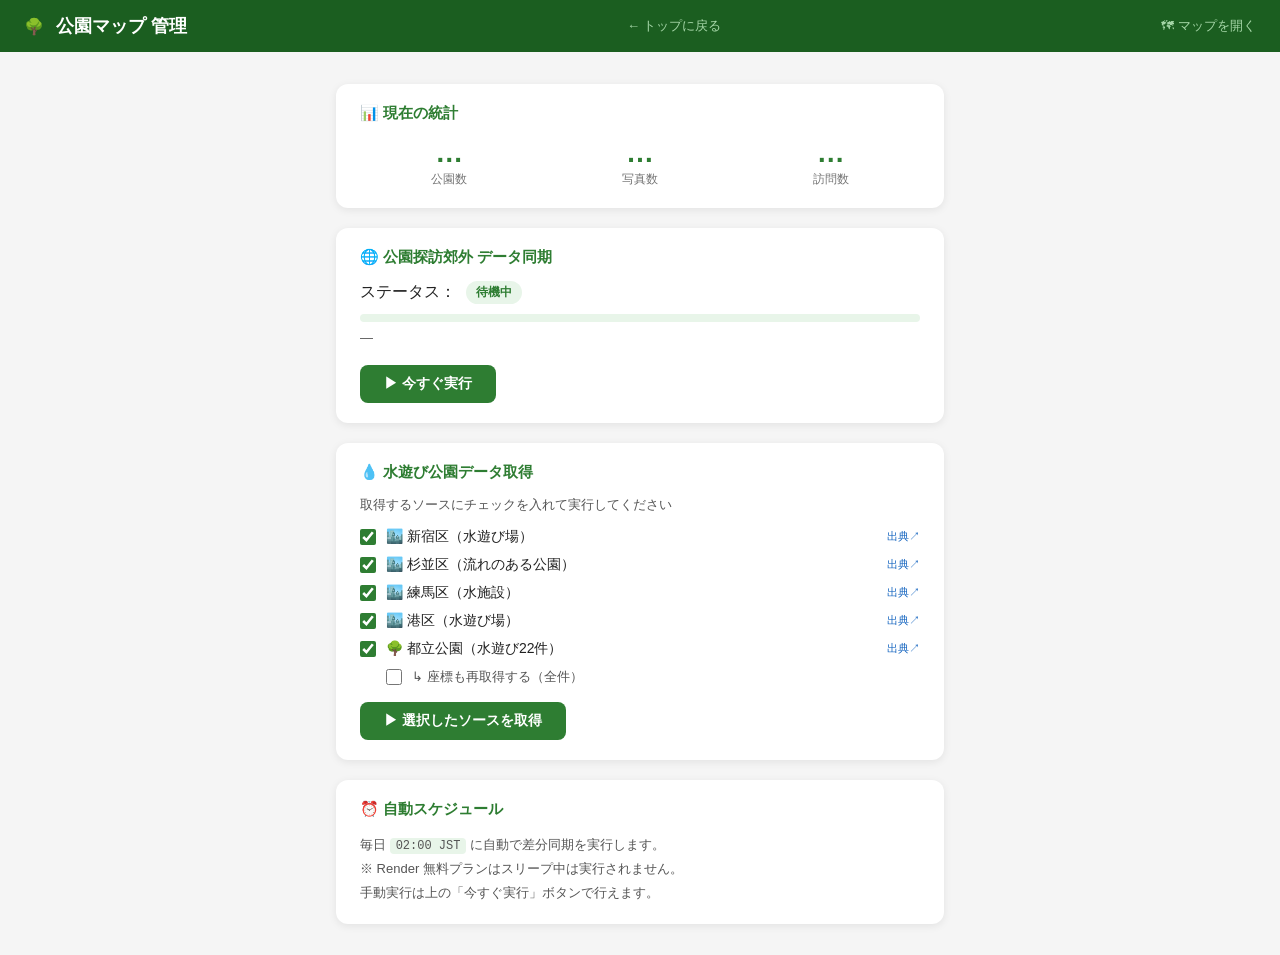
==== commit 4a2ba33d: "管理画面: 各水遊び区ソースに出典元リンクを追加 Co-Authored-By: Claude Sonnet 4.6 <noreply@anthropic.com>" ====
--- a/static/admin.html
+++ b/static/admin.html
@@ -68,6 +68,8 @@
     }
     .src-item input[type="checkbox"] { width: 16px; height: 16px; cursor: pointer; accent-color: #2E7D32; }
     .src-item.sub-opt { margin-left: 26px; font-size: 13px; color: #555; }
+    .src-link { font-size: 11px; color: #1565C0; text-decoration: none; margin-left: auto; white-space: nowrap; }
+    .src-link:hover { text-decoration: underline; }
 
     /* 進捗エリア */
     .prog-area { margin-top: 20px; border-top: 1px solid #E8F5E9; padding-top: 16px; display: flex; flex-direction: column; gap: 14px; }
@@ -127,22 +129,27 @@
       <label class="src-item">
         <input type="checkbox" class="water-src" value="shinjuku" checked>
         <span>🏙️ 新宿区（水遊び場）</span>
+        <a class="src-link" href="https://www.city.shinjuku.lg.jp/seikatsu/file15_03_00020.html" target="_blank" rel="noopener">出典↗</a>
       </label>
       <label class="src-item">
         <input type="checkbox" class="water-src" value="suginami" checked>
         <span>🏙️ 杉並区（流れのある公園）</span>
+        <a class="src-link" href="https://www.city.suginami.tokyo.jp/s100/1621.html" target="_blank" rel="noopener">出典↗</a>
       </label>
       <label class="src-item">
         <input type="checkbox" class="water-src" value="nerima" checked>
         <span>🏙️ 練馬区（水施設）</span>
+        <a class="src-link" href="https://www.city.nerima.tokyo.jp/kankomoyoshi/annai/fukei/nerima_park/kunai/mizusisetu.html" target="_blank" rel="noopener">出典↗</a>
       </label>
       <label class="src-item">
         <input type="checkbox" class="water-src" value="minato" checked>
         <span>🏙️ 港区（水遊び場）</span>
+        <a class="src-link" href="https://www.city.minato.tokyo.jp/shiba-koudobokutan/tosyouike.html" target="_blank" rel="noopener">出典↗</a>
       </label>
       <label class="src-item">
         <input type="checkbox" class="water-src" value="toritsu" checked>
         <span>🌳 都立公園（水遊び22件）</span>
+        <a class="src-link" href="https://www.kensetsu.metro.tokyo.lg.jp/park/kouenannai/mizu" target="_blank" rel="noopener">出典↗</a>
       </label>
       <label class="src-item sub-opt" id="toritsu-force-wrap">
         <input type="checkbox" id="toritsu-force-chk">
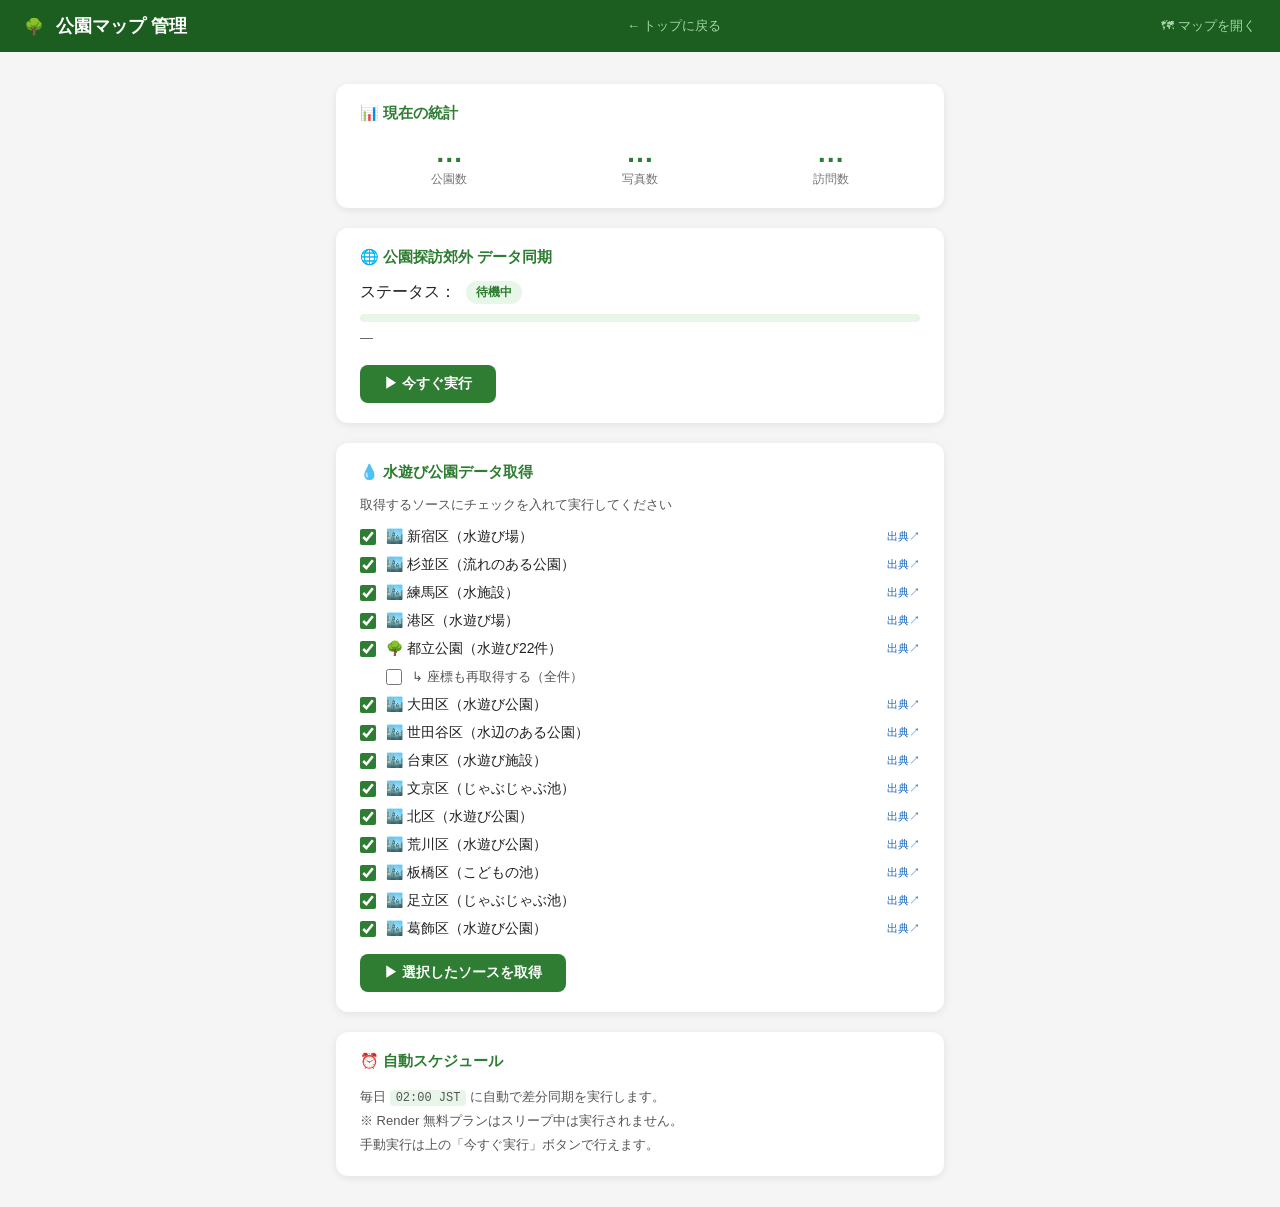
==== commit 0bffd859: "feat: 23区水遊び公園スクレイパー追加・公園一覧ページ整備 - 9区（大田・世田谷・台東・文京・北・荒川・板橋・足立・葛飾）の   水遊び公園スクレイパーを汎用関数ベースで追加 - WATER_" ====
--- a/static/admin.html
+++ b/static/admin.html
@@ -155,6 +155,51 @@
         <input type="checkbox" id="toritsu-force-chk">
         <span>↳ 座標も再取得する（全件）</span>
       </label>
+      <label class="src-item">
+        <input type="checkbox" class="water-src" value="ota" checked>
+        <span>🏙️ 大田区（水遊び公園）</span>
+        <a class="src-link" href="https://www.city.ota.tokyo.jp/shisetsu/park/mizu-asobi.html" target="_blank" rel="noopener">出典↗</a>
+      </label>
+      <label class="src-item">
+        <input type="checkbox" class="water-src" value="setagaya" checked>
+        <span>🏙️ 世田谷区（水辺のある公園）</span>
+        <a class="src-link" href="https://www.city.setagaya.lg.jp/02075/9197.html" target="_blank" rel="noopener">出典↗</a>
+      </label>
+      <label class="src-item">
+        <input type="checkbox" class="water-src" value="taito" checked>
+        <span>🏙️ 台東区（水遊び施設）</span>
+        <a class="src-link" href="https://www.city.taito.lg.jp/kenchiku/hanamidori/koen/shokai/mizuasobi.html" target="_blank" rel="noopener">出典↗</a>
+      </label>
+      <label class="src-item">
+        <input type="checkbox" class="water-src" value="bunkyo" checked>
+        <span>🏙️ 文京区（じゃぶじゃぶ池）</span>
+        <a class="src-link" href="https://www.city.bunkyo.lg.jp/b036/p004823.html" target="_blank" rel="noopener">出典↗</a>
+      </label>
+      <label class="src-item">
+        <input type="checkbox" class="water-src" value="kita" checked>
+        <span>🏙️ 北区（水遊び公園）</span>
+        <a class="src-link" href="https://www.city.kita.lg.jp/parks/list/1009530.html" target="_blank" rel="noopener">出典↗</a>
+      </label>
+      <label class="src-item">
+        <input type="checkbox" class="water-src" value="arakawa" checked>
+        <span>🏙️ 荒川区（水遊び公園）</span>
+        <a class="src-link" href="https://www.city.arakawa.tokyo.jp/a043/koen/koen/mizuasobikouen.html" target="_blank" rel="noopener">出典↗</a>
+      </label>
+      <label class="src-item">
+        <input type="checkbox" class="water-src" value="itabashi" checked>
+        <span>🏙️ 板橋区（こどもの池）</span>
+        <a class="src-link" href="https://www.city.itabashi.tokyo.jp/bousai/kouen/kouen/1006629.html" target="_blank" rel="noopener">出典↗</a>
+      </label>
+      <label class="src-item">
+        <input type="checkbox" class="water-src" value="adachi" checked>
+        <span>🏙️ 足立区（じゃぶじゃぶ池）</span>
+        <a class="src-link" href="https://www.city.adachi.tokyo.jp/k-iji/2025jabu-jabu-ike.html" target="_blank" rel="noopener">出典↗</a>
+      </label>
+      <label class="src-item">
+        <input type="checkbox" class="water-src" value="katsushika" checked>
+        <span>🏙️ 葛飾区（水遊び公園）</span>
+        <a class="src-link" href="https://www.city.katsushika.lg.jp/planning/1003408/1003556.html" target="_blank" rel="noopener">出典↗</a>
+      </label>
     </div>
 
     <button id="water-run-btn" class="btn btn-primary">▶ 選択したソースを取得</button>
@@ -190,6 +235,60 @@
         <div class="src-prog-label">🌳 都立公園 <span class="badge idle" id="wbg-toritsu">待機中</span></div>
         <div class="progress-wrap" id="wpw-toritsu"><div class="progress-fill" id="wpf-toritsu"></div></div>
         <div class="src-prog-detail" id="wpd-toritsu">—</div>
+      </div>
+
+      <div class="src-prog-row" id="wpr-ota" style="display:none">
+        <div class="src-prog-label">🏙️ 大田区 <span class="badge idle" id="wbg-ota">待機中</span></div>
+        <div class="progress-wrap" id="wpw-ota"><div class="progress-fill" id="wpf-ota"></div></div>
+        <div class="src-prog-detail" id="wpd-ota">—</div>
+      </div>
+
+      <div class="src-prog-row" id="wpr-setagaya" style="display:none">
+        <div class="src-prog-label">🏙️ 世田谷区 <span class="badge idle" id="wbg-setagaya">待機中</span></div>
+        <div class="progress-wrap" id="wpw-setagaya"><div class="progress-fill" id="wpf-setagaya"></div></div>
+        <div class="src-prog-detail" id="wpd-setagaya">—</div>
+      </div>
+
+      <div class="src-prog-row" id="wpr-taito" style="display:none">
+        <div class="src-prog-label">🏙️ 台東区 <span class="badge idle" id="wbg-taito">待機中</span></div>
+        <div class="progress-wrap" id="wpw-taito"><div class="progress-fill" id="wpf-taito"></div></div>
+        <div class="src-prog-detail" id="wpd-taito">—</div>
+      </div>
+
+      <div class="src-prog-row" id="wpr-bunkyo" style="display:none">
+        <div class="src-prog-label">🏙️ 文京区 <span class="badge idle" id="wbg-bunkyo">待機中</span></div>
+        <div class="progress-wrap" id="wpw-bunkyo"><div class="progress-fill" id="wpf-bunkyo"></div></div>
+        <div class="src-prog-detail" id="wpd-bunkyo">—</div>
+      </div>
+
+      <div class="src-prog-row" id="wpr-kita" style="display:none">
+        <div class="src-prog-label">🏙️ 北区 <span class="badge idle" id="wbg-kita">待機中</span></div>
+        <div class="progress-wrap" id="wpw-kita"><div class="progress-fill" id="wpf-kita"></div></div>
+        <div class="src-prog-detail" id="wpd-kita">—</div>
+      </div>
+
+      <div class="src-prog-row" id="wpr-arakawa" style="display:none">
+        <div class="src-prog-label">🏙️ 荒川区 <span class="badge idle" id="wbg-arakawa">待機中</span></div>
+        <div class="progress-wrap" id="wpw-arakawa"><div class="progress-fill" id="wpf-arakawa"></div></div>
+        <div class="src-prog-detail" id="wpd-arakawa">—</div>
+      </div>
+
+      <div class="src-prog-row" id="wpr-itabashi" style="display:none">
+        <div class="src-prog-label">🏙️ 板橋区 <span class="badge idle" id="wbg-itabashi">待機中</span></div>
+        <div class="progress-wrap" id="wpw-itabashi"><div class="progress-fill" id="wpf-itabashi"></div></div>
+        <div class="src-prog-detail" id="wpd-itabashi">—</div>
+      </div>
+
+      <div class="src-prog-row" id="wpr-adachi" style="display:none">
+        <div class="src-prog-label">🏙️ 足立区 <span class="badge idle" id="wbg-adachi">待機中</span></div>
+        <div class="progress-wrap" id="wpw-adachi"><div class="progress-fill" id="wpf-adachi"></div></div>
+        <div class="src-prog-detail" id="wpd-adachi">—</div>
+      </div>
+
+      <div class="src-prog-row" id="wpr-katsushika" style="display:none">
+        <div class="src-prog-label">🏙️ 葛飾区 <span class="badge idle" id="wbg-katsushika">待機中</span></div>
+        <div class="progress-wrap" id="wpw-katsushika"><div class="progress-fill" id="wpf-katsushika"></div></div>
+        <div class="src-prog-detail" id="wpd-katsushika">—</div>
       </div>
 
     </div>
@@ -295,11 +394,20 @@
 
 // ── 水遊び公園 統合UI ─────────────────────────────────────────────────────────
 const WATER_SOURCES = {
-  shinjuku: { label: '新宿区', api: '/api/sync/shinjuku', status: '/api/sync/shinjuku/status' },
-  suginami: { label: '杉並区', api: '/api/sync/suginami', status: '/api/sync/suginami/status' },
-  nerima:   { label: '練馬区', api: '/api/sync/nerima',   status: '/api/sync/nerima/status'   },
-  minato:   { label: '港区',   api: '/api/sync/minato',   status: '/api/sync/minato/status'   },
-  toritsu:  { label: '都立公園', api: '/api/sync/toritsu', status: '/api/sync/toritsu/status' },
+  shinjuku:   { label: '新宿区',   api: '/api/sync/shinjuku',   status: '/api/sync/shinjuku/status'   },
+  suginami:   { label: '杉並区',   api: '/api/sync/suginami',   status: '/api/sync/suginami/status'   },
+  nerima:     { label: '練馬区',   api: '/api/sync/nerima',     status: '/api/sync/nerima/status'     },
+  minato:     { label: '港区',     api: '/api/sync/minato',     status: '/api/sync/minato/status'     },
+  toritsu:    { label: '都立公園', api: '/api/sync/toritsu',    status: '/api/sync/toritsu/status'    },
+  ota:        { label: '大田区',   api: '/api/sync/ota',        status: '/api/sync/ota/status'        },
+  setagaya:   { label: '世田谷区', api: '/api/sync/setagaya',   status: '/api/sync/setagaya/status'   },
+  taito:      { label: '台東区',   api: '/api/sync/taito',      status: '/api/sync/taito/status'      },
+  bunkyo:     { label: '文京区',   api: '/api/sync/bunkyo',     status: '/api/sync/bunkyo/status'     },
+  kita:       { label: '北区',     api: '/api/sync/kita',       status: '/api/sync/kita/status'       },
+  arakawa:    { label: '荒川区',   api: '/api/sync/arakawa',    status: '/api/sync/arakawa/status'    },
+  itabashi:   { label: '板橋区',   api: '/api/sync/itabashi',   status: '/api/sync/itabashi/status'   },
+  adachi:     { label: '足立区',   api: '/api/sync/adachi',     status: '/api/sync/adachi/status'     },
+  katsushika: { label: '葛飾区',   api: '/api/sync/katsushika', status: '/api/sync/katsushika/status' },
 };
 
 const waterPollers = {};
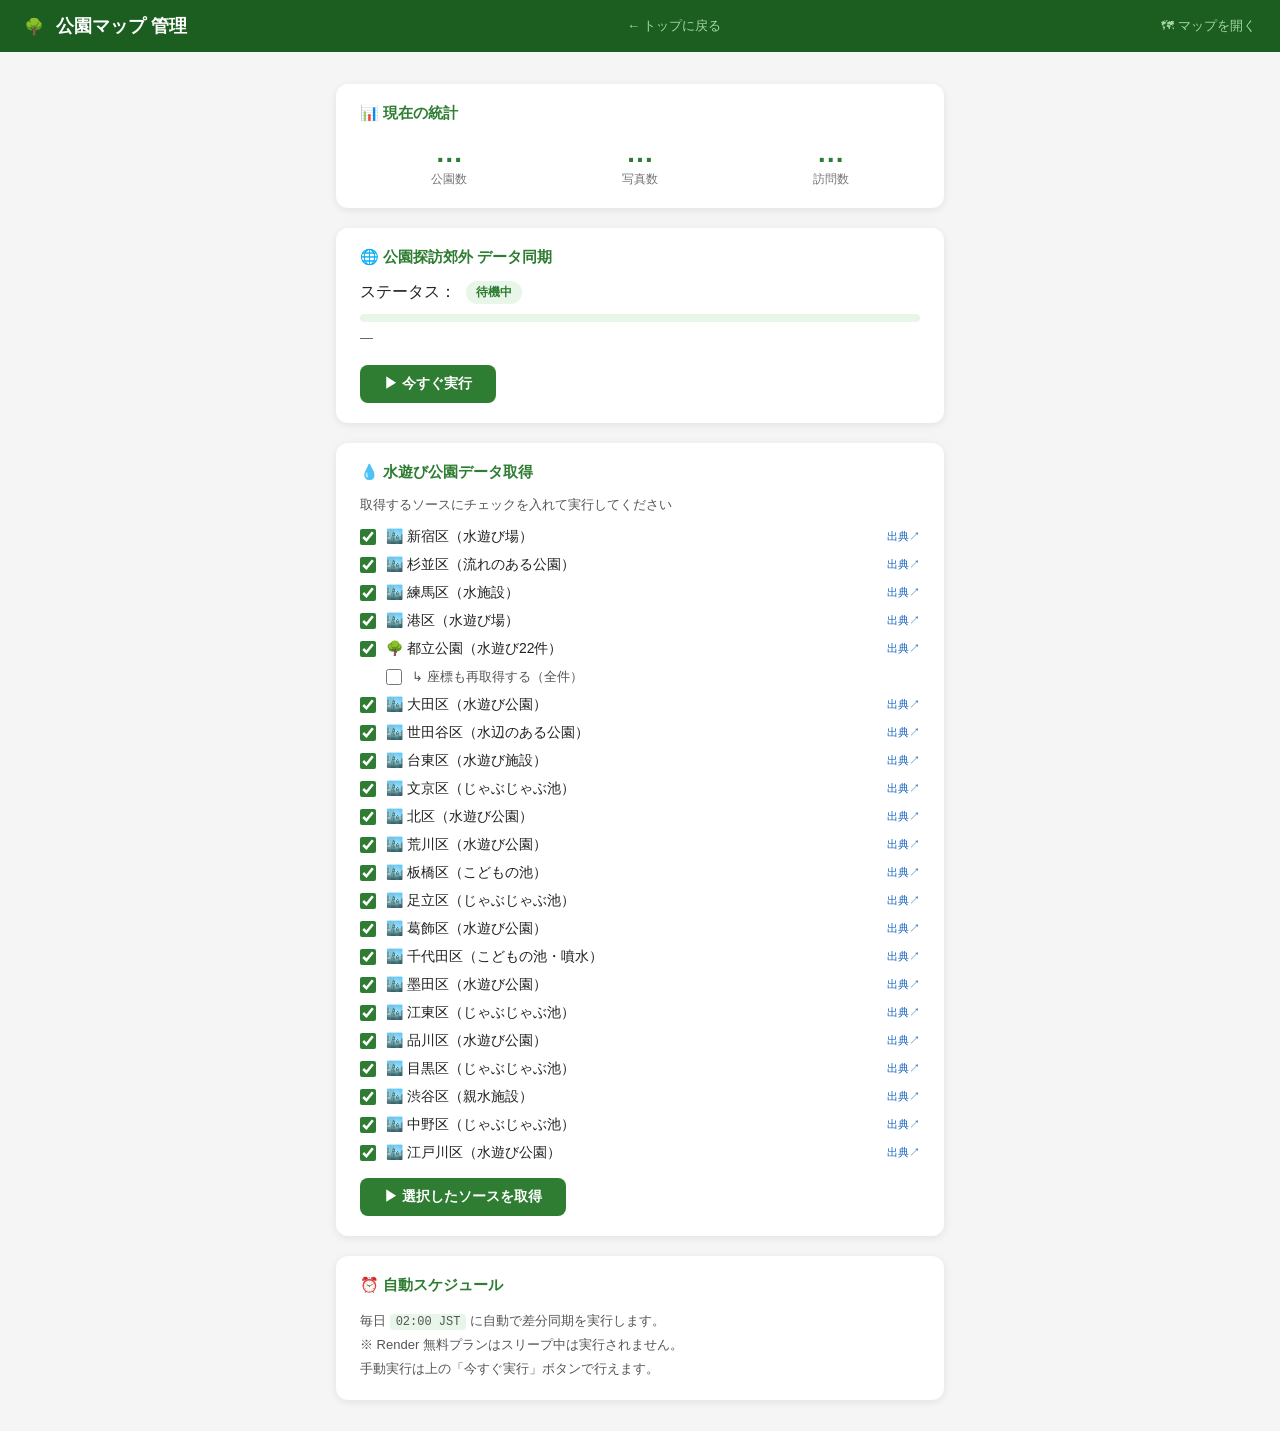
==== commit 2dfe6675: "feat: 8区（千代田・墨田・江東・品川・目黒・渋谷・中野・江戸川）の水遊び公園スクレイパーを追加 各区の公式ページからじゃぶじゃぶ池・水遊び施設を取得する。 admin.html のチェックリスト" ====
--- a/static/admin.html
+++ b/static/admin.html
@@ -200,6 +200,46 @@
         <span>🏙️ 葛飾区（水遊び公園）</span>
         <a class="src-link" href="https://www.city.katsushika.lg.jp/planning/1003408/1003556.html" target="_blank" rel="noopener">出典↗</a>
       </label>
+      <label class="src-item">
+        <input type="checkbox" class="water-src" value="chiyoda" checked>
+        <span>🏙️ 千代田区（こどもの池・噴水）</span>
+        <a class="src-link" href="https://www.city.chiyoda.lg.jp/koho/machizukuri/koen/kodomonoike.html" target="_blank" rel="noopener">出典↗</a>
+      </label>
+      <label class="src-item">
+        <input type="checkbox" class="water-src" value="sumida" checked>
+        <span>🏙️ 墨田区（水遊び公園）</span>
+        <a class="src-link" href="https://www.city.sumida.lg.jp/sisetu_info/kouen/riyou/mizushisetsu.html" target="_blank" rel="noopener">出典↗</a>
+      </label>
+      <label class="src-item">
+        <input type="checkbox" class="water-src" value="koto" checked>
+        <span>🏙️ 江東区（じゃぶじゃぶ池）</span>
+        <a class="src-link" href="https://www.city.koto.lg.jp/470705/machizukuri/kasenkoen/annai/7483.html" target="_blank" rel="noopener">出典↗</a>
+      </label>
+      <label class="src-item">
+        <input type="checkbox" class="water-src" value="shinagawa" checked>
+        <span>🏙️ 品川区（水遊び公園）</span>
+        <a class="src-link" href="https://www.city.shinagawa.tokyo.jp/PC/shisetsu/shisetsu-bunka/shisetsu-bunka-kouen/hpg000000346.html" target="_blank" rel="noopener">出典↗</a>
+      </label>
+      <label class="src-item">
+        <input type="checkbox" class="water-src" value="meguro" checked>
+        <span>🏙️ 目黒区（じゃぶじゃぶ池）</span>
+        <a class="src-link" href="https://www.city.meguro.tokyo.jp/douro/shisetsu/sports/nagare-unten.html" target="_blank" rel="noopener">出典↗</a>
+      </label>
+      <label class="src-item">
+        <input type="checkbox" class="water-src" value="shibuya" checked>
+        <span>🏙️ 渋谷区（親水施設）</span>
+        <a class="src-link" href="https://www.city.shibuya.tokyo.jp/shisetsu/koen/kuritsu-koen/shinsuishisetsu.html" target="_blank" rel="noopener">出典↗</a>
+      </label>
+      <label class="src-item">
+        <input type="checkbox" class="water-src" value="nakano" checked>
+        <span>🏙️ 中野区（じゃぶじゃぶ池）</span>
+        <a class="src-link" href="https://www.city.tokyo-nakano.lg.jp/machizukuri/kouen/kouensiyou/jyabujyabuike.html" target="_blank" rel="noopener">出典↗</a>
+      </label>
+      <label class="src-item">
+        <input type="checkbox" class="water-src" value="edogawa" checked>
+        <span>🏙️ 江戸川区（水遊び公園）</span>
+        <a class="src-link" href="https://www.city.edogawa.tokyo.jp/e066/kuseijoho/gaiyo/shisetsuguide/bunya/koendobutsuen/jabjab.html" target="_blank" rel="noopener">出典↗</a>
+      </label>
     </div>
 
     <button id="water-run-btn" class="btn btn-primary">▶ 選択したソースを取得</button>
@@ -289,6 +329,54 @@
         <div class="src-prog-label">🏙️ 葛飾区 <span class="badge idle" id="wbg-katsushika">待機中</span></div>
         <div class="progress-wrap" id="wpw-katsushika"><div class="progress-fill" id="wpf-katsushika"></div></div>
         <div class="src-prog-detail" id="wpd-katsushika">—</div>
+      </div>
+
+      <div class="src-prog-row" id="wpr-chiyoda" style="display:none">
+        <div class="src-prog-label">🏙️ 千代田区 <span class="badge idle" id="wbg-chiyoda">待機中</span></div>
+        <div class="progress-wrap" id="wpw-chiyoda"><div class="progress-fill" id="wpf-chiyoda"></div></div>
+        <div class="src-prog-detail" id="wpd-chiyoda">—</div>
+      </div>
+
+      <div class="src-prog-row" id="wpr-sumida" style="display:none">
+        <div class="src-prog-label">🏙️ 墨田区 <span class="badge idle" id="wbg-sumida">待機中</span></div>
+        <div class="progress-wrap" id="wpw-sumida"><div class="progress-fill" id="wpf-sumida"></div></div>
+        <div class="src-prog-detail" id="wpd-sumida">—</div>
+      </div>
+
+      <div class="src-prog-row" id="wpr-koto" style="display:none">
+        <div class="src-prog-label">🏙️ 江東区 <span class="badge idle" id="wbg-koto">待機中</span></div>
+        <div class="progress-wrap" id="wpw-koto"><div class="progress-fill" id="wpf-koto"></div></div>
+        <div class="src-prog-detail" id="wpd-koto">—</div>
+      </div>
+
+      <div class="src-prog-row" id="wpr-shinagawa" style="display:none">
+        <div class="src-prog-label">🏙️ 品川区 <span class="badge idle" id="wbg-shinagawa">待機中</span></div>
+        <div class="progress-wrap" id="wpw-shinagawa"><div class="progress-fill" id="wpf-shinagawa"></div></div>
+        <div class="src-prog-detail" id="wpd-shinagawa">—</div>
+      </div>
+
+      <div class="src-prog-row" id="wpr-meguro" style="display:none">
+        <div class="src-prog-label">🏙️ 目黒区 <span class="badge idle" id="wbg-meguro">待機中</span></div>
+        <div class="progress-wrap" id="wpw-meguro"><div class="progress-fill" id="wpf-meguro"></div></div>
+        <div class="src-prog-detail" id="wpd-meguro">—</div>
+      </div>
+
+      <div class="src-prog-row" id="wpr-shibuya" style="display:none">
+        <div class="src-prog-label">🏙️ 渋谷区 <span class="badge idle" id="wbg-shibuya">待機中</span></div>
+        <div class="progress-wrap" id="wpw-shibuya"><div class="progress-fill" id="wpf-shibuya"></div></div>
+        <div class="src-prog-detail" id="wpd-shibuya">—</div>
+      </div>
+
+      <div class="src-prog-row" id="wpr-nakano" style="display:none">
+        <div class="src-prog-label">🏙️ 中野区 <span class="badge idle" id="wbg-nakano">待機中</span></div>
+        <div class="progress-wrap" id="wpw-nakano"><div class="progress-fill" id="wpf-nakano"></div></div>
+        <div class="src-prog-detail" id="wpd-nakano">—</div>
+      </div>
+
+      <div class="src-prog-row" id="wpr-edogawa" style="display:none">
+        <div class="src-prog-label">🏙️ 江戸川区 <span class="badge idle" id="wbg-edogawa">待機中</span></div>
+        <div class="progress-wrap" id="wpw-edogawa"><div class="progress-fill" id="wpf-edogawa"></div></div>
+        <div class="src-prog-detail" id="wpd-edogawa">—</div>
       </div>
 
     </div>
@@ -408,6 +496,14 @@
   itabashi:   { label: '板橋区',   api: '/api/sync/itabashi',   status: '/api/sync/itabashi/status'   },
   adachi:     { label: '足立区',   api: '/api/sync/adachi',     status: '/api/sync/adachi/status'     },
   katsushika: { label: '葛飾区',   api: '/api/sync/katsushika', status: '/api/sync/katsushika/status' },
+  chiyoda:    { label: '千代田区', api: '/api/sync/chiyoda',    status: '/api/sync/chiyoda/status'    },
+  sumida:     { label: '墨田区',   api: '/api/sync/sumida',     status: '/api/sync/sumida/status'     },
+  koto:       { label: '江東区',   api: '/api/sync/koto',       status: '/api/sync/koto/status'       },
+  shinagawa:  { label: '品川区',   api: '/api/sync/shinagawa',  status: '/api/sync/shinagawa/status'  },
+  meguro:     { label: '目黒区',   api: '/api/sync/meguro',     status: '/api/sync/meguro/status'     },
+  shibuya:    { label: '渋谷区',   api: '/api/sync/shibuya',    status: '/api/sync/shibuya/status'    },
+  nakano:     { label: '中野区',   api: '/api/sync/nakano',     status: '/api/sync/nakano/status'     },
+  edogawa:    { label: '江戸川区', api: '/api/sync/edogawa',    status: '/api/sync/edogawa/status'    },
 };
 
 const waterPollers = {};
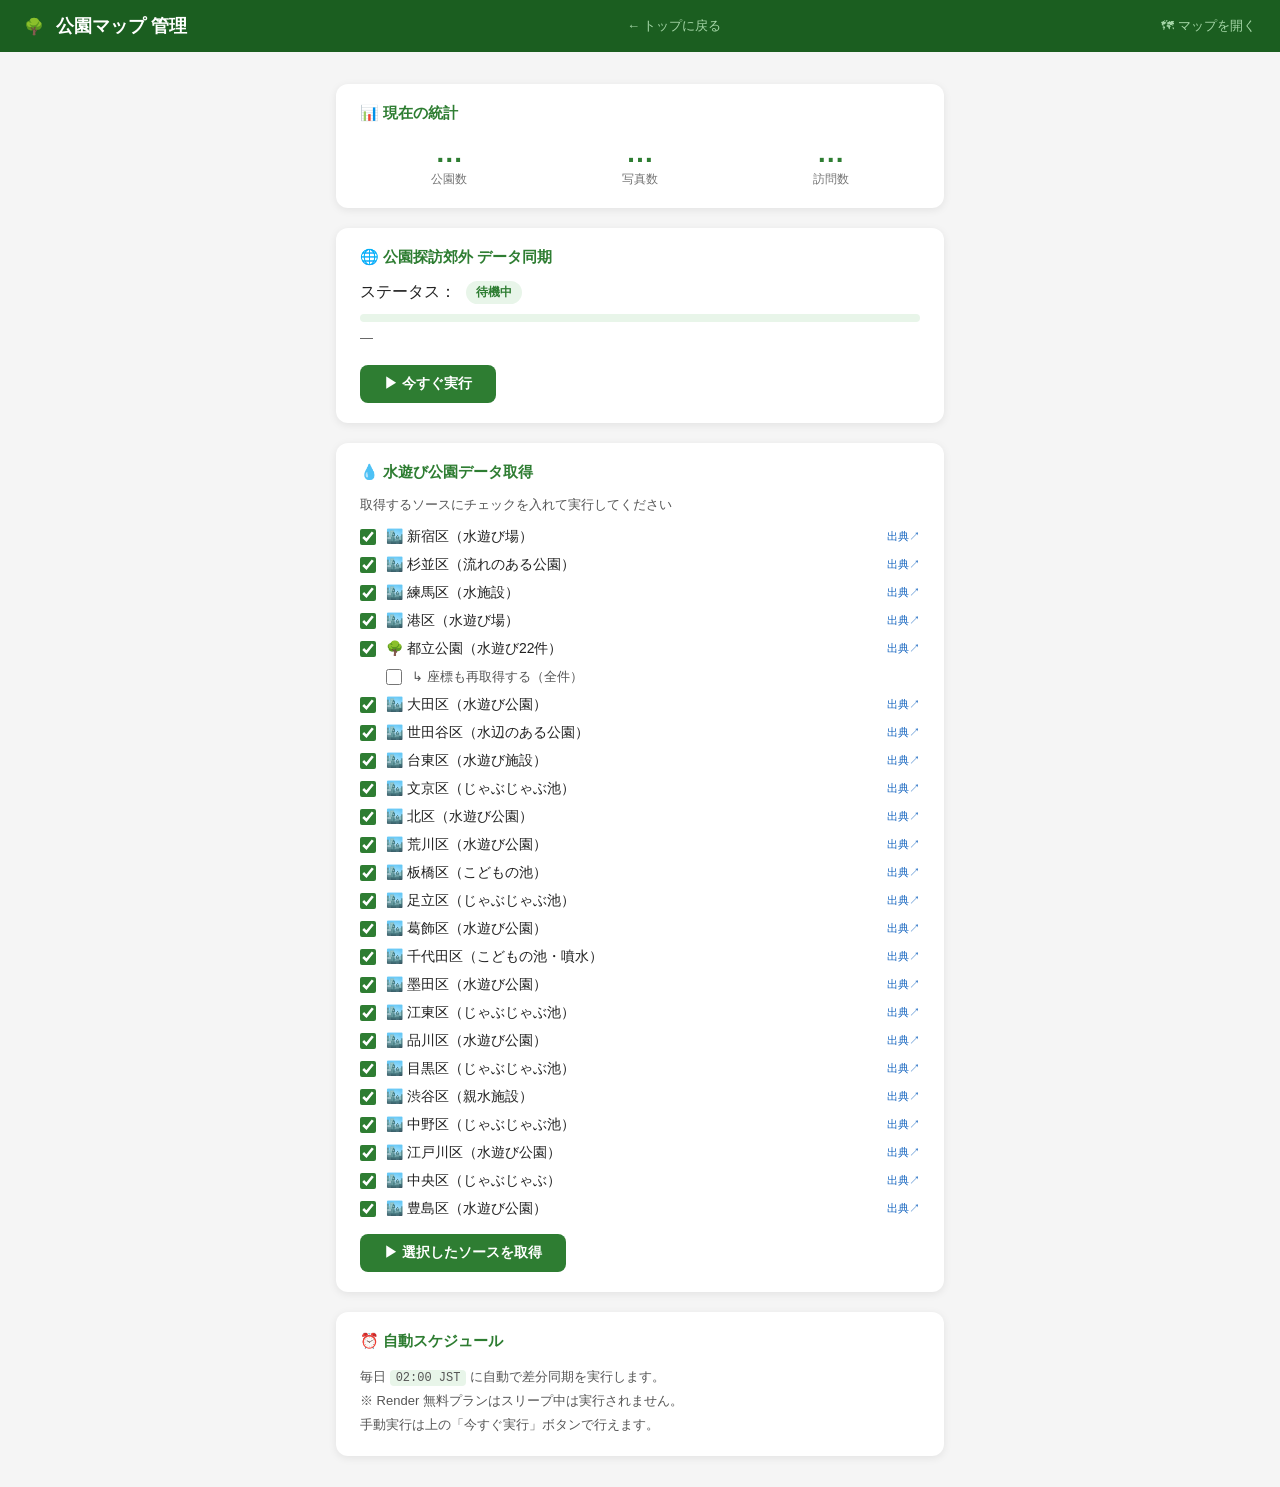
==== commit 7e2b48ba: "feat: 中央区・豊島区の水遊び公園スクレイパーを追加 - fetch_chuo_parks / fetch_toshima_parks 関数を実装 - /api/sync/chuo, /api/s" ====
--- a/static/admin.html
+++ b/static/admin.html
@@ -240,6 +240,16 @@
         <span>🏙️ 江戸川区（水遊び公園）</span>
         <a class="src-link" href="https://www.city.edogawa.tokyo.jp/e066/kuseijoho/gaiyo/shisetsuguide/bunya/koendobutsuen/jabjab.html" target="_blank" rel="noopener">出典↗</a>
       </label>
+      <label class="src-item">
+        <input type="checkbox" class="water-src" value="chuo" checked>
+        <span>🏙️ 中央区（じゃぶじゃぶ）</span>
+        <a class="src-link" href="https://www.city.chuo.lg.jp/a0037/machizukuri/kouenryokka/kouen/zyabuzyabuiker2.html" target="_blank" rel="noopener">出典↗</a>
+      </label>
+      <label class="src-item">
+        <input type="checkbox" class="water-src" value="toshima" checked>
+        <span>🏙️ 豊島区（水遊び公園）</span>
+        <a class="src-link" href="https://www.city.toshima.lg.jp/340/2108261057.html" target="_blank" rel="noopener">出典↗</a>
+      </label>
     </div>
 
     <button id="water-run-btn" class="btn btn-primary">▶ 選択したソースを取得</button>
@@ -377,6 +387,18 @@
         <div class="src-prog-label">🏙️ 江戸川区 <span class="badge idle" id="wbg-edogawa">待機中</span></div>
         <div class="progress-wrap" id="wpw-edogawa"><div class="progress-fill" id="wpf-edogawa"></div></div>
         <div class="src-prog-detail" id="wpd-edogawa">—</div>
+      </div>
+
+      <div class="src-prog-row" id="wpr-chuo" style="display:none">
+        <div class="src-prog-label">🏙️ 中央区 <span class="badge idle" id="wbg-chuo">待機中</span></div>
+        <div class="progress-wrap" id="wpw-chuo"><div class="progress-fill" id="wpf-chuo"></div></div>
+        <div class="src-prog-detail" id="wpd-chuo">—</div>
+      </div>
+
+      <div class="src-prog-row" id="wpr-toshima" style="display:none">
+        <div class="src-prog-label">🏙️ 豊島区 <span class="badge idle" id="wbg-toshima">待機中</span></div>
+        <div class="progress-wrap" id="wpw-toshima"><div class="progress-fill" id="wpf-toshima"></div></div>
+        <div class="src-prog-detail" id="wpd-toshima">—</div>
       </div>
 
     </div>
@@ -409,11 +431,20 @@
 let pollTimer = null;
 let startTime = 0;
 
-function setIdle(msg = '—') {
+function setIdle() {
   document.getElementById('sync-badge').className = 'badge idle';
   document.getElementById('sync-badge').textContent = '待機中';
   document.getElementById('progress-wrap').classList.remove('indeterminate');
   document.getElementById('progress-fill').style.width = '0%';
+  document.getElementById('status-detail').textContent = '—';
+  document.getElementById('run-btn').disabled = false;
+}
+
+function setDone(msg) {
+  document.getElementById('sync-badge').className = 'badge done';
+  document.getElementById('sync-badge').textContent = '完了';
+  document.getElementById('progress-wrap').classList.remove('indeterminate');
+  document.getElementById('progress-fill').style.width = '100%';
   document.getElementById('status-detail').textContent = msg;
   document.getElementById('run-btn').disabled = false;
 }
@@ -455,7 +486,7 @@
 
     if (!s.running && s.done > 0) {
       clearInterval(pollTimer); pollTimer = null;
-      setIdle(`完了: ${s.inserted}件 登録/更新、${s.skipped.toLocaleString()}件 スキップ`);
+      setDone(`完了: ${s.inserted}件 登録/更新、${s.skipped.toLocaleString()}件 スキップ`);
       loadStats();
     } else if (!s.running && s.done === 0) {
       setIdle();
@@ -466,6 +497,7 @@
 document.getElementById('run-btn').addEventListener('click', async () => {
   if (!confirm('公園探訪郊外からデータを取得します。\n初回は2〜3分、2回目以降は差分のみです。よろしいですか？')) return;
   startTime = Date.now();
+  setIdle();
   setRunning();
   document.getElementById('progress-wrap').classList.add('indeterminate');
   document.getElementById('status-detail').textContent = '開始しています…';
@@ -504,6 +536,8 @@
   shibuya:    { label: '渋谷区',   api: '/api/sync/shibuya',    status: '/api/sync/shibuya/status'    },
   nakano:     { label: '中野区',   api: '/api/sync/nakano',     status: '/api/sync/nakano/status'     },
   edogawa:    { label: '江戸川区', api: '/api/sync/edogawa',    status: '/api/sync/edogawa/status'    },
+  chuo:       { label: '中央区',   api: '/api/sync/chuo',       status: '/api/sync/chuo/status'       },
+  toshima:    { label: '豊島区',   api: '/api/sync/toshima',    status: '/api/sync/toshima/status'    },
 };
 
 const waterPollers = {};
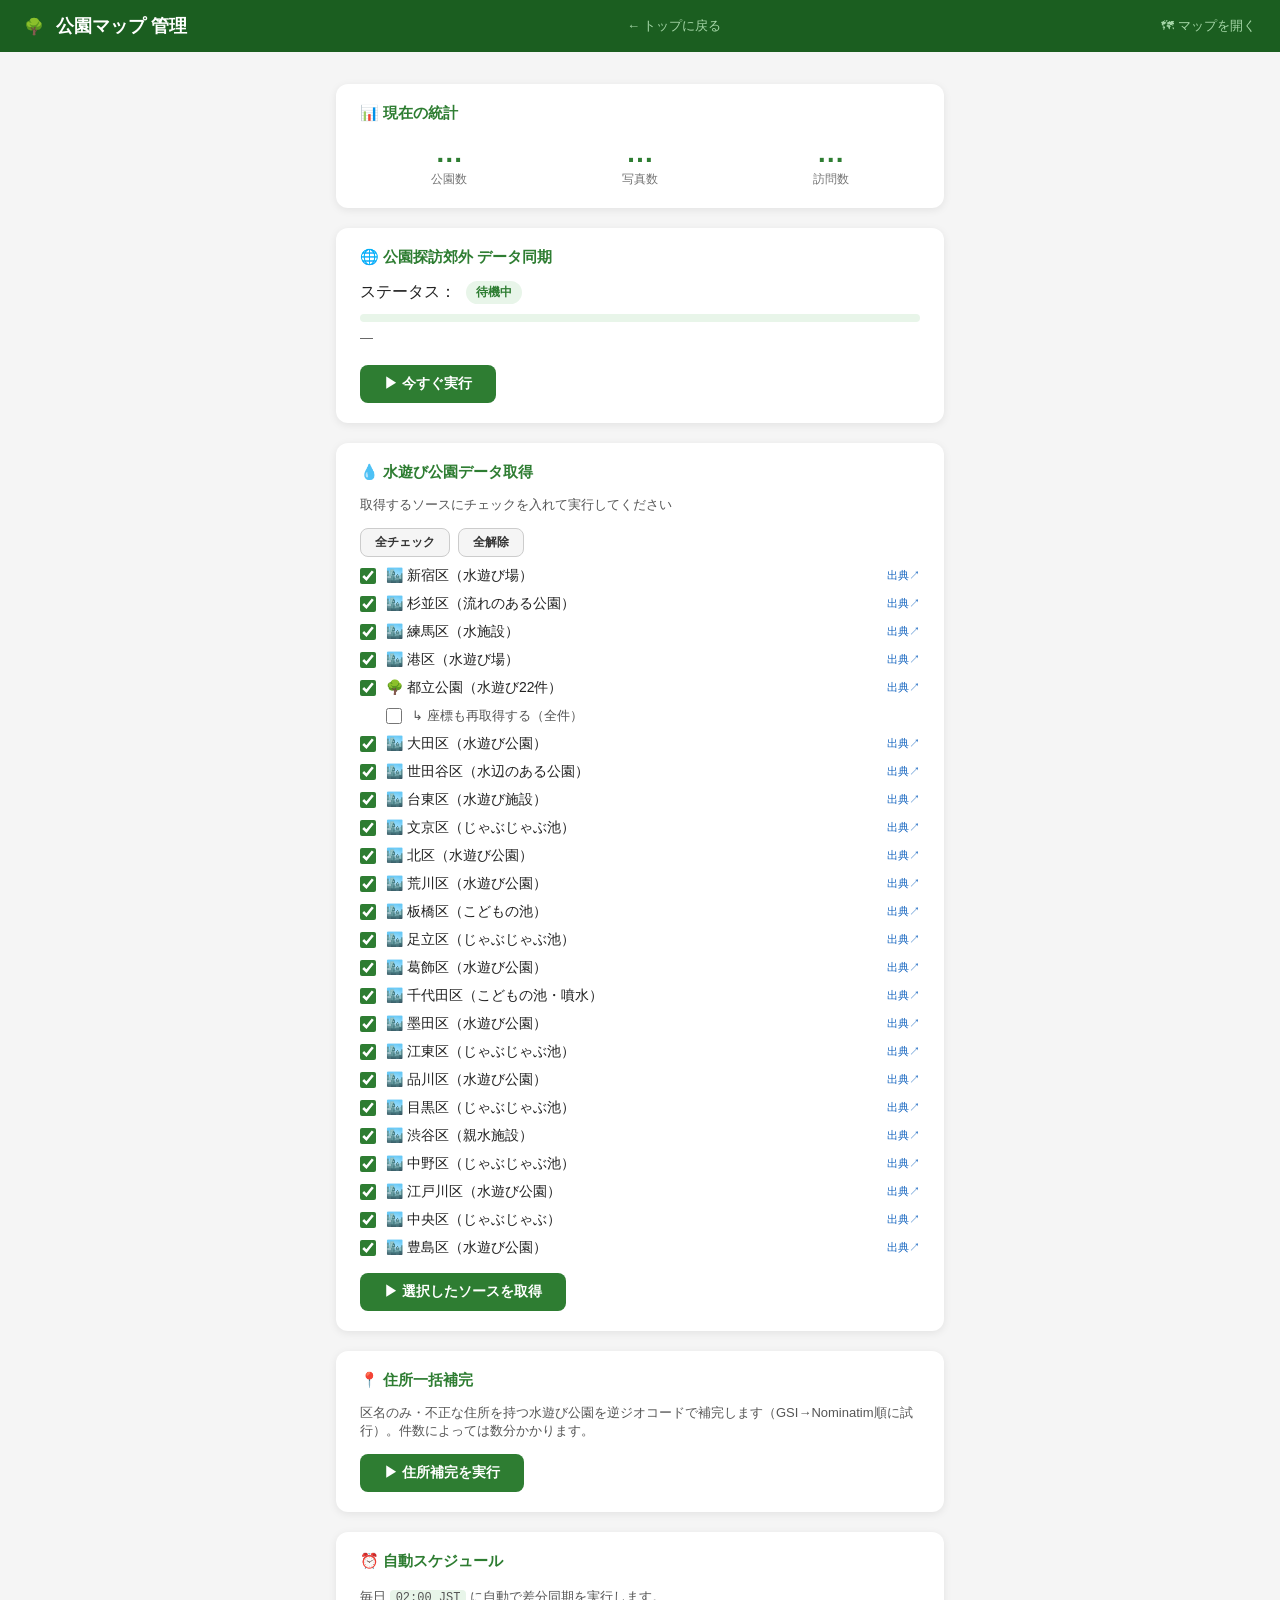
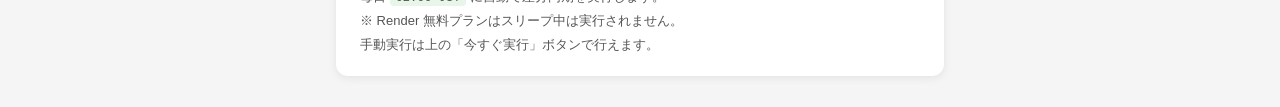
==== commit caee6a69: "feat: 住所一括補完APIと管理画面の全チェック/解除ボタンを追加 - /api/fix-addresses: 区名のみ住所をGSI→Nominatim逆ジオコードで補完 - /api/fix-a" ====
--- a/static/admin.html
+++ b/static/admin.html
@@ -57,6 +57,9 @@
     .btn:disabled { opacity: 0.5; cursor: not-allowed; }
     .btn-primary { background: #2E7D32; color: #fff; }
     .btn-primary:hover:not(:disabled) { opacity: 0.85; }
+    .btn-sm { padding: 5px 14px; font-size: 12px; background: #f5f5f5; color: #333; border: 1px solid #ccc; }
+    .btn-sm:hover { background: #e0e0e0; }
+    .check-all-wrap { display: flex; gap: 8px; margin-bottom: 10px; }
 
     .hint-text { font-size: 13px; color: #555; margin-bottom: 14px; }
 
@@ -124,6 +127,10 @@
   <div class="card">
     <h2>💧 水遊び公園データ取得</h2>
     <p class="hint-text">取得するソースにチェックを入れて実行してください</p>
+    <div class="check-all-wrap">
+      <button class="btn btn-sm" id="chk-all-btn">全チェック</button>
+      <button class="btn btn-sm" id="chk-none-btn">全解除</button>
+    </div>
 
     <div class="src-list">
       <label class="src-item">
@@ -401,6 +408,17 @@
         <div class="src-prog-detail" id="wpd-toshima">—</div>
       </div>
 
+    </div>
+  </div>
+
+  <!-- 住所補完 -->
+  <div class="card">
+    <h2>📍 住所一括補完</h2>
+    <p class="hint-text">区名のみ・不正な住所を持つ水遊び公園を逆ジオコードで補完します（GSI→Nominatim順に試行）。件数によっては数分かかります。</p>
+    <button class="btn btn-primary" id="fix-addr-btn">▶ 住所補完を実行</button>
+    <div id="fix-addr-prog" style="display:none; margin-top:12px">
+      <span class="badge idle" id="fix-addr-badge">待機中</span>
+      <span id="fix-addr-detail" style="margin-left:8px; font-size:0.85em; color:#555">—</span>
     </div>
   </div>
 
@@ -633,6 +651,47 @@
     }
   }
 })();
+
+// ── 全チェック / 全解除 ───────────────────────────────────────
+document.getElementById('chk-all-btn').addEventListener('click', () => {
+  document.querySelectorAll('.water-src').forEach(el => el.checked = true);
+});
+document.getElementById('chk-none-btn').addEventListener('click', () => {
+  document.querySelectorAll('.water-src').forEach(el => el.checked = false);
+});
+
+// ── 住所補完 ──────────────────────────────────────────────────
+let fixAddrPoller = null;
+
+function updateFixAddrUI(s) {
+  const badge = document.getElementById('fix-addr-badge');
+  const detail = document.getElementById('fix-addr-detail');
+  const btn = document.getElementById('fix-addr-btn');
+  if (s.running) {
+    badge.className = 'badge running'; badge.textContent = '実行中';
+    detail.textContent = `${s.done} / ${s.total} 件処理 (補完: ${s.fixed} 件)`;
+    btn.disabled = true;
+  } else {
+    badge.className = 'badge done'; badge.textContent = '完了';
+    detail.textContent = `処理: ${s.total} 件 / 補完: ${s.fixed} 件`;
+    btn.disabled = false;
+    if (fixAddrPoller) { clearInterval(fixAddrPoller); fixAddrPoller = null; }
+  }
+}
+
+document.getElementById('fix-addr-btn').addEventListener('click', async () => {
+  if (!confirm('区名のみの住所を一括補完します。件数によっては数分かかります。よろしいですか？')) return;
+  document.getElementById('fix-addr-prog').style.display = 'block';
+  const r = await fetch('/api/fix-addresses', { method: 'POST' });
+  const s = await r.json();
+  updateFixAddrUI(s);
+  if (s.running || s.status === 'started') {
+    fixAddrPoller = setInterval(async () => {
+      const r2 = await fetch('/api/fix-addresses/status');
+      updateFixAddrUI(await r2.json());
+    }, 2000);
+  }
+});
 </script>
 </body>
 </html>
